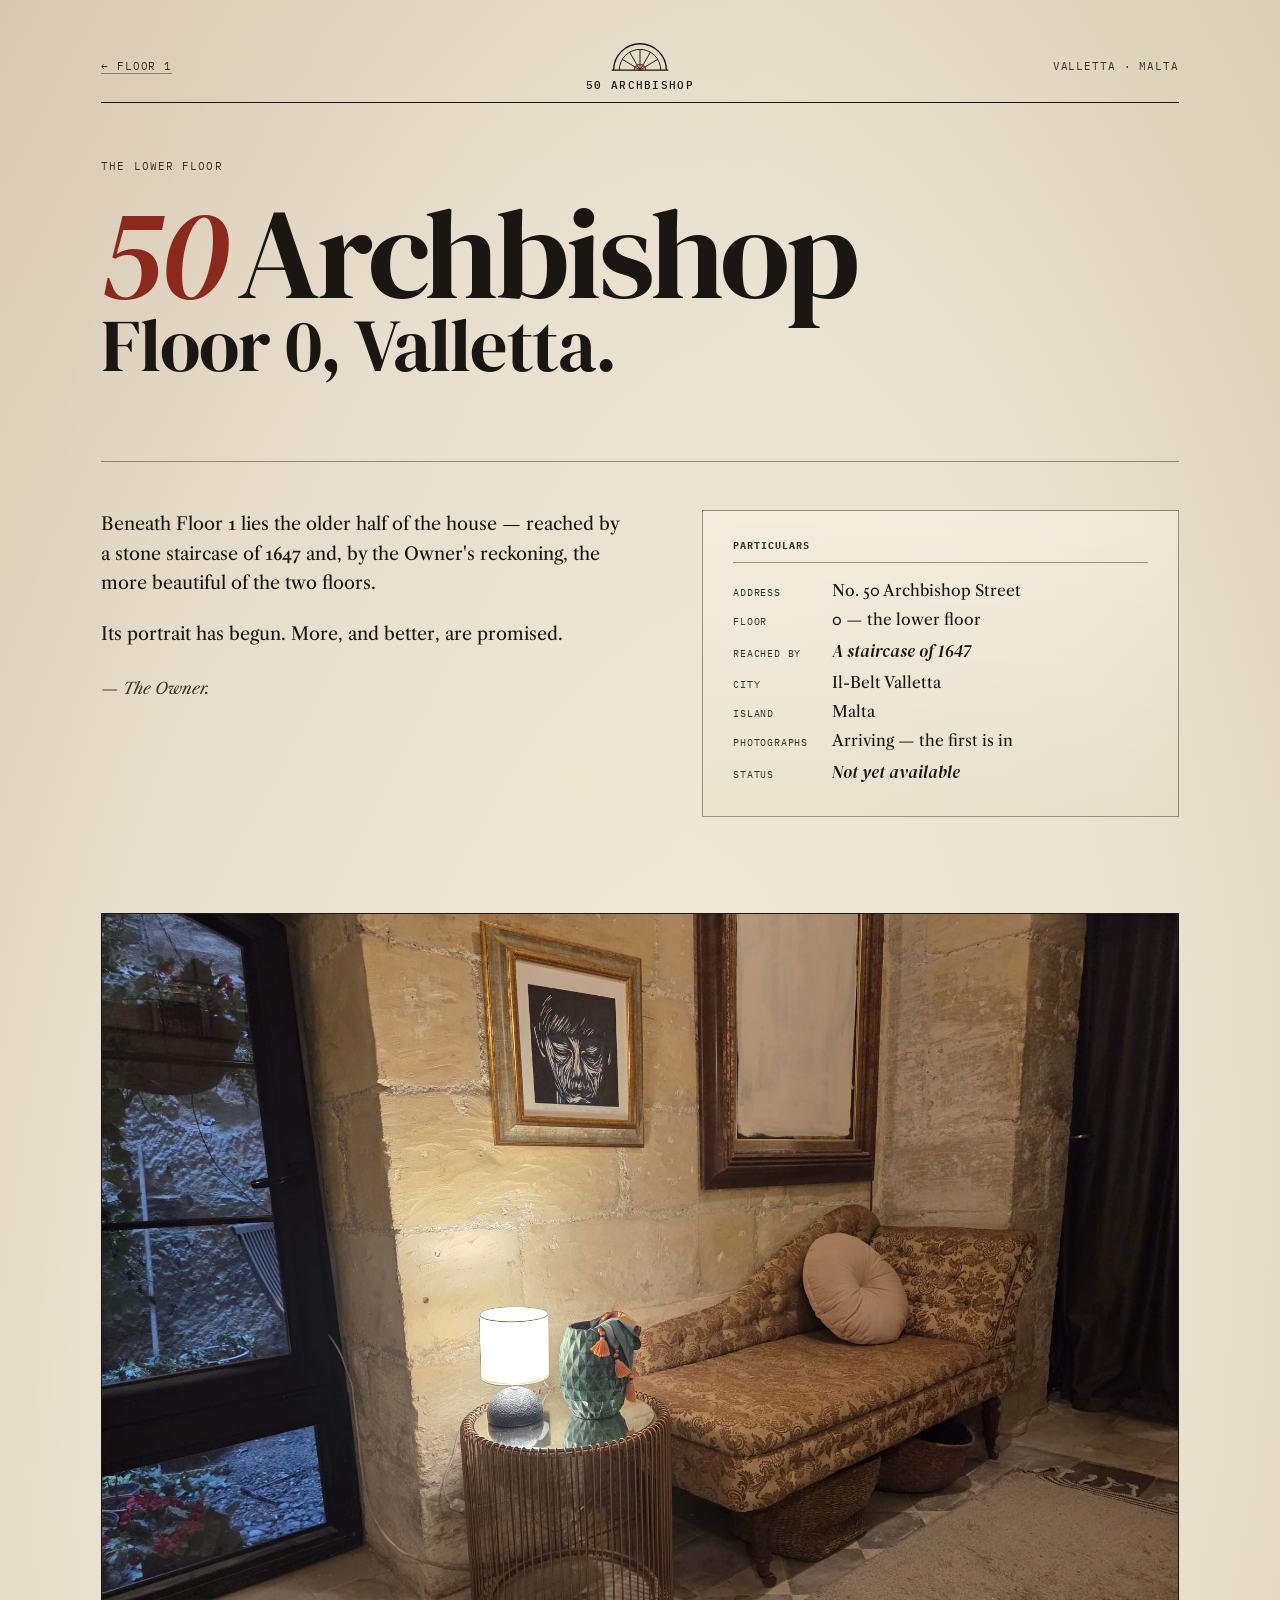
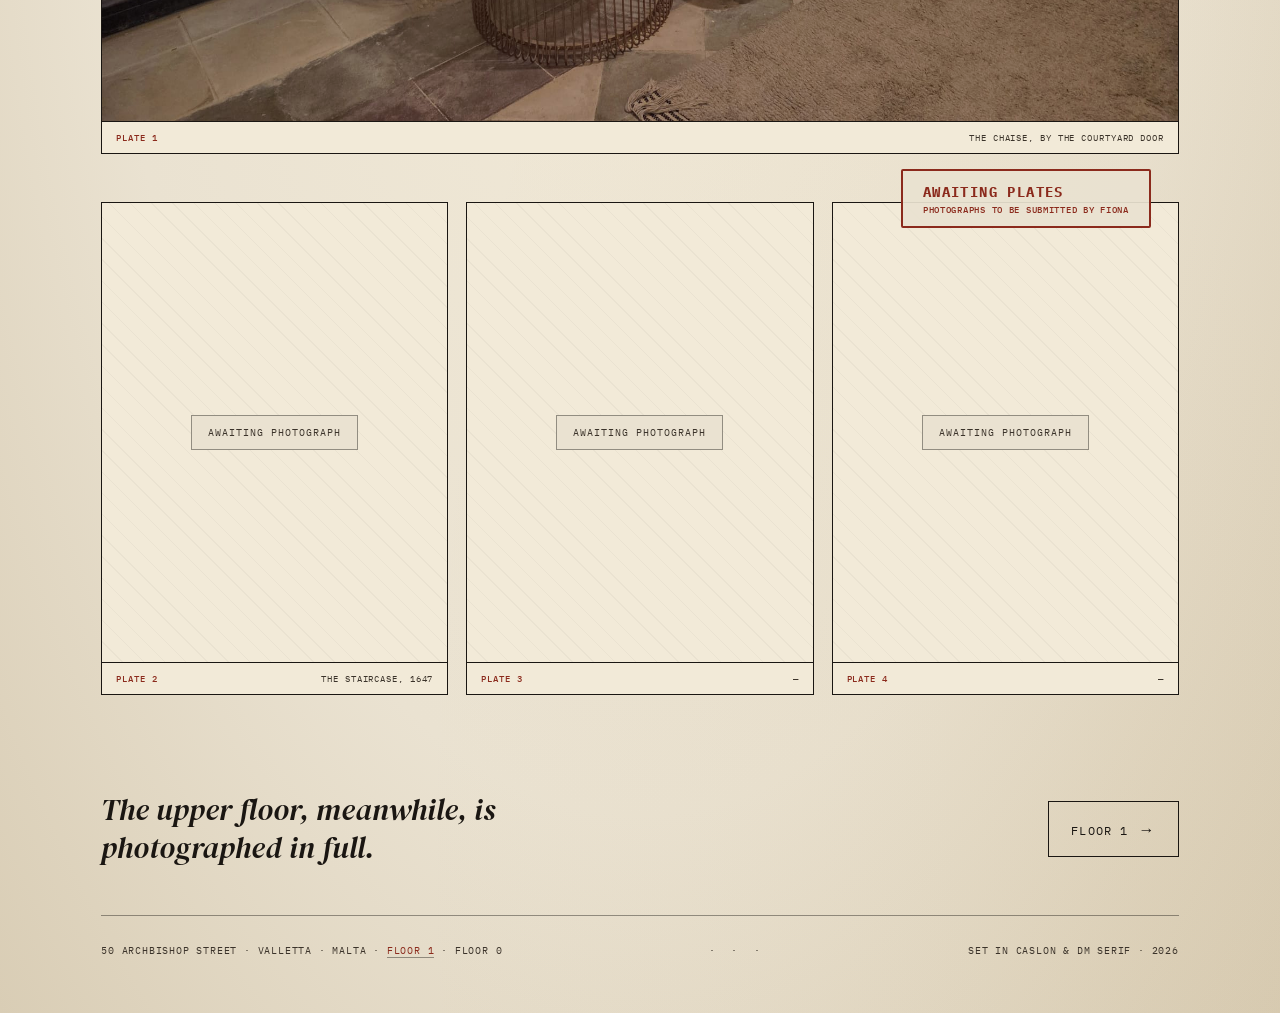
==== 0/index.html @ 9ecc8d59 "Deploy: remove Post-a-letter CTA, plain Send button, Floor 0 wordmark reads 50 Archbishop" ====
<!doctype html>
<html lang="en">
  <head>
    <meta charset="UTF-8" />
    <meta name="viewport" content="width=device-width, initial-scale=1.0" />
    <title>Floor 0 · 50 Archbishop Street, Valletta</title>
    <meta name="description" content="Floor 0 of No. 50 Archbishop Street, Valletta — the lower floor, reached by a staircase of 1647. Photographs forthcoming." />
    <meta name="robots" content="noindex, follow" />
    <link rel="canonical" href="https://50archbishop.com/0/" />
    <meta name="theme-color" content="#1a1612" />
    <link rel="icon" href="data:image/svg+xml,%3Csvg xmlns='http://www.w3.org/2000/svg' viewBox='0 0 32 32'%3E%3Crect width='32' height='32' fill='%231a1612'/%3E%3Ctext x='16' y='22' text-anchor='middle' font-family='serif' font-size='18' fill='%23eae2d1'%3E0%3C/text%3E%3C/svg%3E" />
    <link rel="preconnect" href="https://fonts.googleapis.com" />
    <link rel="preconnect" href="https://fonts.gstatic.com" crossorigin />
    <link href="https://fonts.googleapis.com/css2?family=DM+Serif+Display:ital@0;1&family=IBM+Plex+Mono:wght@400;500&family=Libre+Caslon+Text:ital,wght@0,400;0,700;1,400&display=swap" rel="stylesheet" />
    <style>
      :root {
        --ink:       #1a1612;
        --ink-soft:  #3b332a;
        --paper:     #eae2d1;
        --paper-hi:  #f2ead8;
        --paper-lo:  #d9cdb5;
        --rule:      rgba(26, 22, 18, 0.42);
        --oxblood:   #8b2a1c;
        --gilt:      #a88544;
      }

      *, *::before, *::after { box-sizing: border-box; }
      html, body { margin: 0; padding: 0; }

      body {
        font-family: "Libre Caslon Text", Georgia, serif;
        color: var(--ink);
        background: var(--paper);
        background-image:
          radial-gradient(ellipse at 12% 8%,  rgba(139,42,28,0.04), transparent 40%),
          radial-gradient(ellipse at 88% 94%, rgba(168,133,68,0.06), transparent 45%),
          radial-gradient(ellipse at 50% 50%, var(--paper-hi), var(--paper) 60%, var(--paper-lo) 100%);
        min-height: 100vh;
        -webkit-font-smoothing: antialiased;
        font-feature-settings: "liga", "kern", "onum";
      }

      .sheet {
        max-width: 1180px;
        margin: 0 auto;
        padding: 40px clamp(20px, 4vw, 56px) 56px;
      }

      .masthead {
        display: grid;
        grid-template-columns: 1fr auto 1fr;
        align-items: center;
        gap: 20px;
        padding-bottom: 10px;
        border-bottom: 1px solid var(--ink);
      }
      .m-left, .m-right, .m-center {
        font-family: "IBM Plex Mono", ui-monospace, monospace;
        font-size: 11px;
        letter-spacing: 0.08em;
        text-transform: uppercase;
        color: var(--ink-soft);
      }
      .m-right { text-align: right; }
      .m-center {
        letter-spacing: 0.12em;
        color: var(--ink);
        font-weight: 500;
        text-align: center;
      }
      .m-center .fanlight {
        display: block;
        margin: 0 auto 6px;
        color: var(--ink);
      }
      .m-center .fanlight .hub { color: var(--oxblood); }
      .m-left a, .m-right a {
        color: inherit;
        text-decoration: none;
        border-bottom: 1px solid var(--rule);
      }
      .m-left a:hover, .m-right a:hover { border-bottom-color: var(--oxblood); }

      .hero { position: relative; padding: clamp(30px, 5vw, 56px) 0 clamp(24px, 3vw, 40px); }

      .eyebrow {
        font-family: "IBM Plex Mono", monospace;
        font-size: 11px;
        letter-spacing: 0.1em;
        text-transform: uppercase;
        color: var(--ink-soft);
        margin: 0 0 clamp(16px, 2vw, 24px);
      }

      h1.wordmark {
        font-family: "DM Serif Display", serif;
        font-weight: 400;
        font-size: clamp(3rem, 10vw, 8rem);
        line-height: 0.88;
        letter-spacing: -0.025em;
        margin: 0 0 clamp(28px, 4vw, 44px);
        color: var(--ink);
      }
      h1.wordmark .num {
        font-style: italic;
        color: var(--oxblood);
        margin-right: 0.08em;
      }
      h1.wordmark .street {
        display: block;
        font-size: 0.58em;
        letter-spacing: -0.015em;
        margin-top: 0.05em;
      }

      .colophon {
        display: grid;
        grid-template-columns: 1.1fr 1fr;
        gap: clamp(32px, 6vw, 80px);
        padding: clamp(32px, 4vw, 48px) 0;
        border-top: 1px solid var(--rule);
      }
      .prose p {
        font-size: clamp(1.05rem, 1.4vw, 1.22rem);
        line-height: 1.65;
        margin: 0 0 1.2em;
        color: var(--ink);
      }
      .prose .sig {
        font-style: italic;
        color: var(--ink-soft);
        margin-top: 1.6em;
        font-size: 1rem;
      }

      .card {
        border: 1px solid var(--rule);
        padding: 28px 30px 32px;
        background: linear-gradient(180deg, rgba(255,250,240,0.4), rgba(217,205,181,0.15));
      }
      .card-title {
        font-family: "IBM Plex Mono", monospace;
        font-size: 10px;
        letter-spacing: 0.1em;
        text-transform: uppercase;
        color: var(--ink-soft);
        margin: 0 0 18px;
        padding-bottom: 10px;
        border-bottom: 1px solid var(--rule);
      }
      dl.meta {
        margin: 0;
        display: grid;
        grid-template-columns: auto 1fr;
        gap: 10px 24px;
        align-items: baseline;
      }
      dl.meta dt {
        font-family: "IBM Plex Mono", monospace;
        font-size: 10px;
        letter-spacing: 0.08em;
        text-transform: uppercase;
        color: var(--ink-soft);
      }
      dl.meta dd {
        margin: 0;
        font-size: 0.98rem;
        color: var(--ink);
      }
      dl.meta dd em { font-family: "DM Serif Display", serif; font-size: 1.08em; }

      .plate-photo {
        margin: 0;
        padding: clamp(32px, 4vw, 48px) 0 0;
      }
      .plate-photo .frame {
        border: 1px solid var(--ink);
        background: var(--ink);
      }
      .plate-photo img {
        display: block;
        width: 100%;
        height: auto;
        filter: saturate(0.95) contrast(1.02);
      }
      .plate-photo figcaption {
        padding: 10px 14px;
        border: 1px solid var(--ink);
        border-top: none;
        background: var(--paper-hi);
        font-family: "IBM Plex Mono", monospace;
        font-size: 9px;
        letter-spacing: 0.1em;
        text-transform: uppercase;
        color: var(--ink-soft);
        display: flex;
        justify-content: space-between;
        gap: 12px;
      }
      .plate-photo figcaption .plate-no { color: var(--oxblood); font-weight: 500; }

      .plates-pending {
        display: grid;
        grid-template-columns: repeat(3, minmax(0, 1fr));
        gap: clamp(12px, 1.6vw, 18px);
        padding: clamp(32px, 4vw, 48px) 0;
        position: relative;
      }
      .plate-frame {
        margin: 0;
        border: 1px solid var(--ink);
        background: var(--paper-hi);
        position: relative;
      }
      .plate-frame .well {
        aspect-ratio: 3 / 4;
        display: flex;
        align-items: center;
        justify-content: center;
        border-bottom: 1px solid var(--ink);
        background:
          repeating-linear-gradient(45deg, transparent 0 14px, rgba(26,22,18,0.035) 14px 15px);
      }
      .plate-frame .well span {
        font-family: "IBM Plex Mono", monospace;
        font-size: 10px;
        letter-spacing: 0.1em;
        text-transform: uppercase;
        color: var(--ink-soft);
        border: 1px solid var(--rule);
        padding: 10px 16px;
        background: var(--paper);
      }
      .plate-frame figcaption {
        padding: 10px 14px;
        font-family: "IBM Plex Mono", monospace;
        font-size: 9px;
        letter-spacing: 0.1em;
        text-transform: uppercase;
        color: var(--ink-soft);
        display: flex;
        justify-content: space-between;
        gap: 12px;
      }
      .plate-frame figcaption .plate-no { color: var(--oxblood); font-weight: 500; }

      .stamp {
        position: absolute;
        right: clamp(12px, 3vw, 28px);
        top: clamp(8px, 1.2vw, 16px);
        padding: 12px 20px 10px;
        border: 2px solid var(--oxblood);
        border-radius: 2px;
        color: var(--oxblood);
        font-family: "IBM Plex Mono", monospace;
        font-size: 11px;
        font-weight: 500;
        letter-spacing: 0.12em;
        text-transform: uppercase;
        background: rgba(234,226,209,0.92);
        z-index: 2;
      }
      .stamp strong {
        font-weight: 700;
        display: block;
        font-size: 14px;
        letter-spacing: 0.1em;
        margin-bottom: 2px;
      }
      .stamp span {
        display: block;
        max-width: 260px;
        font-size: 9px;
        line-height: 1.45;
        letter-spacing: 0.08em;
      }

      .correspondence {
        display: flex;
        flex-wrap: wrap;
        align-items: center;
        justify-content: space-between;
        gap: 24px;
        padding: clamp(32px, 4vw, 48px) 0;
      }
      .cta-text {
        font-family: "DM Serif Display", serif;
        font-size: clamp(1.4rem, 2.6vw, 1.9rem);
        font-style: italic;
        color: var(--ink);
        margin: 0;
        max-width: 34ch;
        line-height: 1.25;
      }
      a.quill {
        display: inline-flex;
        align-items: baseline;
        gap: 10px;
        font-family: "IBM Plex Mono", monospace;
        font-size: 12px;
        letter-spacing: 0.1em;
        text-transform: uppercase;
        color: var(--ink);
        text-decoration: none;
        padding: 16px 22px;
        border: 1px solid var(--ink);
        transition: background-color 0.25s ease, color 0.25s ease;
        white-space: nowrap;
      }
      a.quill:hover { background: var(--ink); color: var(--paper-hi); }
      a.quill .arrow { font-family: "DM Serif Display", serif; font-size: 16px; }

      footer.imprint {
        padding-top: 28px;
        border-top: 1px solid var(--rule);
        display: flex;
        flex-wrap: wrap;
        justify-content: space-between;
        gap: 16px;
        font-family: "IBM Plex Mono", monospace;
        font-size: 10px;
        letter-spacing: 0.08em;
        text-transform: uppercase;
        color: var(--ink-soft);
      }
      footer.imprint .marks { letter-spacing: 0.15em; }
      footer.imprint a {
        color: var(--oxblood);
        text-decoration: none;
        border-bottom: 1px solid var(--rule);
      }
      footer.imprint a:hover { border-bottom-color: var(--oxblood); }

      @media (max-width: 820px) {
        h1.wordmark { font-size: clamp(2.8rem, 13vw, 4.8rem); }
        .colophon { grid-template-columns: 1fr; }
        .plates-pending { grid-template-columns: 1fr; }
        .masthead { grid-template-columns: 1fr; text-align: center; gap: 6px; }
        .m-right { text-align: center; }
        .stamp {
          position: static;
          display: inline-block;
          margin: 0 0 18px;
        }
      }
    </style>
  </head>
  <body>
    <div class="sheet">

      <header class="masthead">
        <div class="m-left"><a href="/">← Floor 1</a></div>
        <div class="m-center">
          <svg class="fanlight" width="62" height="32" viewBox="0 0 64 34" fill="none" aria-hidden="true">
            <path d="M4 32 A28 28 0 0 1 60 32" stroke="currentColor" stroke-width="1.4"/>
            <path d="M10 32 A22 22 0 0 1 54 32" stroke="currentColor" stroke-width="1"/>
            <path d="M32 32 L32 10 M32 32 L21 13 M32 32 L43 13 M32 32 L13.4 20.6 M32 32 L50.6 20.6" stroke="currentColor" stroke-width="1"/>
            <path class="hub" d="M26 32 A6 6 0 0 1 38 32" stroke="currentColor" stroke-width="1.4"/>
            <path d="M2 32 L62 32" stroke="currentColor" stroke-width="1.4"/>
          </svg>
          50 Archbishop
        </div>
        <div class="m-right">Valletta · Malta</div>
      </header>

      <section class="hero">
        <p class="eyebrow">The lower floor</p>

        <h1 class="wordmark">
          <span class="num">50</span>Archbishop
          <span class="street">Floor 0, Valletta.</span>
        </h1>
      </section>

      <section class="colophon">
        <div class="prose">
          <p>
            Beneath Floor 1 lies the older half of the house — reached by a stone staircase of 1647 and, by the Owner's reckoning, the more beautiful of the two floors.
          </p>
          <p>
            Its portrait has begun. More, and better, are promised.
          </p>
          <p class="sig">— The Owner.</p>
        </div>

        <aside class="card" aria-labelledby="card-title">
          <h2 class="card-title" id="card-title">Particulars</h2>
          <dl class="meta">
            <dt>Address</dt><dd>No. 50 Archbishop Street</dd>
            <dt>Floor</dt><dd>0 — the lower floor</dd>
            <dt>Reached by</dt><dd><em>A staircase of 1647</em></dd>
            <dt>City</dt><dd>Il-Belt Valletta</dd>
            <dt>Island</dt><dd>Malta</dd>
            <dt>Photographs</dt><dd>Arriving — the first is in</dd>
            <dt>Status</dt><dd><em>Not yet available</em></dd>
          </dl>
        </aside>
      </section>

      <figure class="plate-photo">
        <div class="frame">
          <img
            src="../assets/flat0-01-chaise.jpg"
            alt="A chaise longue in gold brocade against a limestone wall, beside a black-framed glazed door to the courtyard. A wire side table holds a small lamp and a green faceted vase; above hang a framed linocut portrait and a tall mirror."
            loading="eager"
            decoding="async"
          />
        </div>
        <figcaption>
          <span class="plate-no">Plate 1</span>
          <span>The Chaise, by the Courtyard Door</span>
        </figcaption>
      </figure>

      <section class="plates-pending" aria-label="Plates awaiting photographs">
        <div class="stamp" aria-label="Awaiting plates">
          <strong>Awaiting Plates</strong>
          <span>photographs to be submitted by Fiona</span>
        </div>
        <figure class="plate-frame">
          <div class="well"><span>Awaiting photograph</span></div>
          <figcaption>
            <span class="plate-no">Plate 2</span>
            <span>The Staircase, 1647</span>
          </figcaption>
        </figure>
        <figure class="plate-frame">
          <div class="well"><span>Awaiting photograph</span></div>
          <figcaption>
            <span class="plate-no">Plate 3</span>
            <span>—</span>
          </figcaption>
        </figure>
        <figure class="plate-frame">
          <div class="well"><span>Awaiting photograph</span></div>
          <figcaption>
            <span class="plate-no">Plate 4</span>
            <span>—</span>
          </figcaption>
        </figure>
      </section>

      <section class="correspondence">
        <p class="cta-text">The upper floor, meanwhile, is photographed in full.</p>
        <a class="quill" href="/">
          <span>Floor 1</span>
          <span class="arrow">→</span>
        </a>
      </section>

      <footer class="imprint">
        <div>50 Archbishop Street · Valletta · Malta · <a href="/">Floor 1</a> · Floor 0</div>
        <div class="marks">·&nbsp;&nbsp;·&nbsp;&nbsp;·</div>
        <div>Set in Caslon &amp; DM Serif · <span id="colophon-year">2026</span></div>
      </footer>

    </div>
    <script>
      var yearEl = document.getElementById('colophon-year');
      if (yearEl) yearEl.textContent = new Date().getFullYear();
    </script>
  </body>
</html>
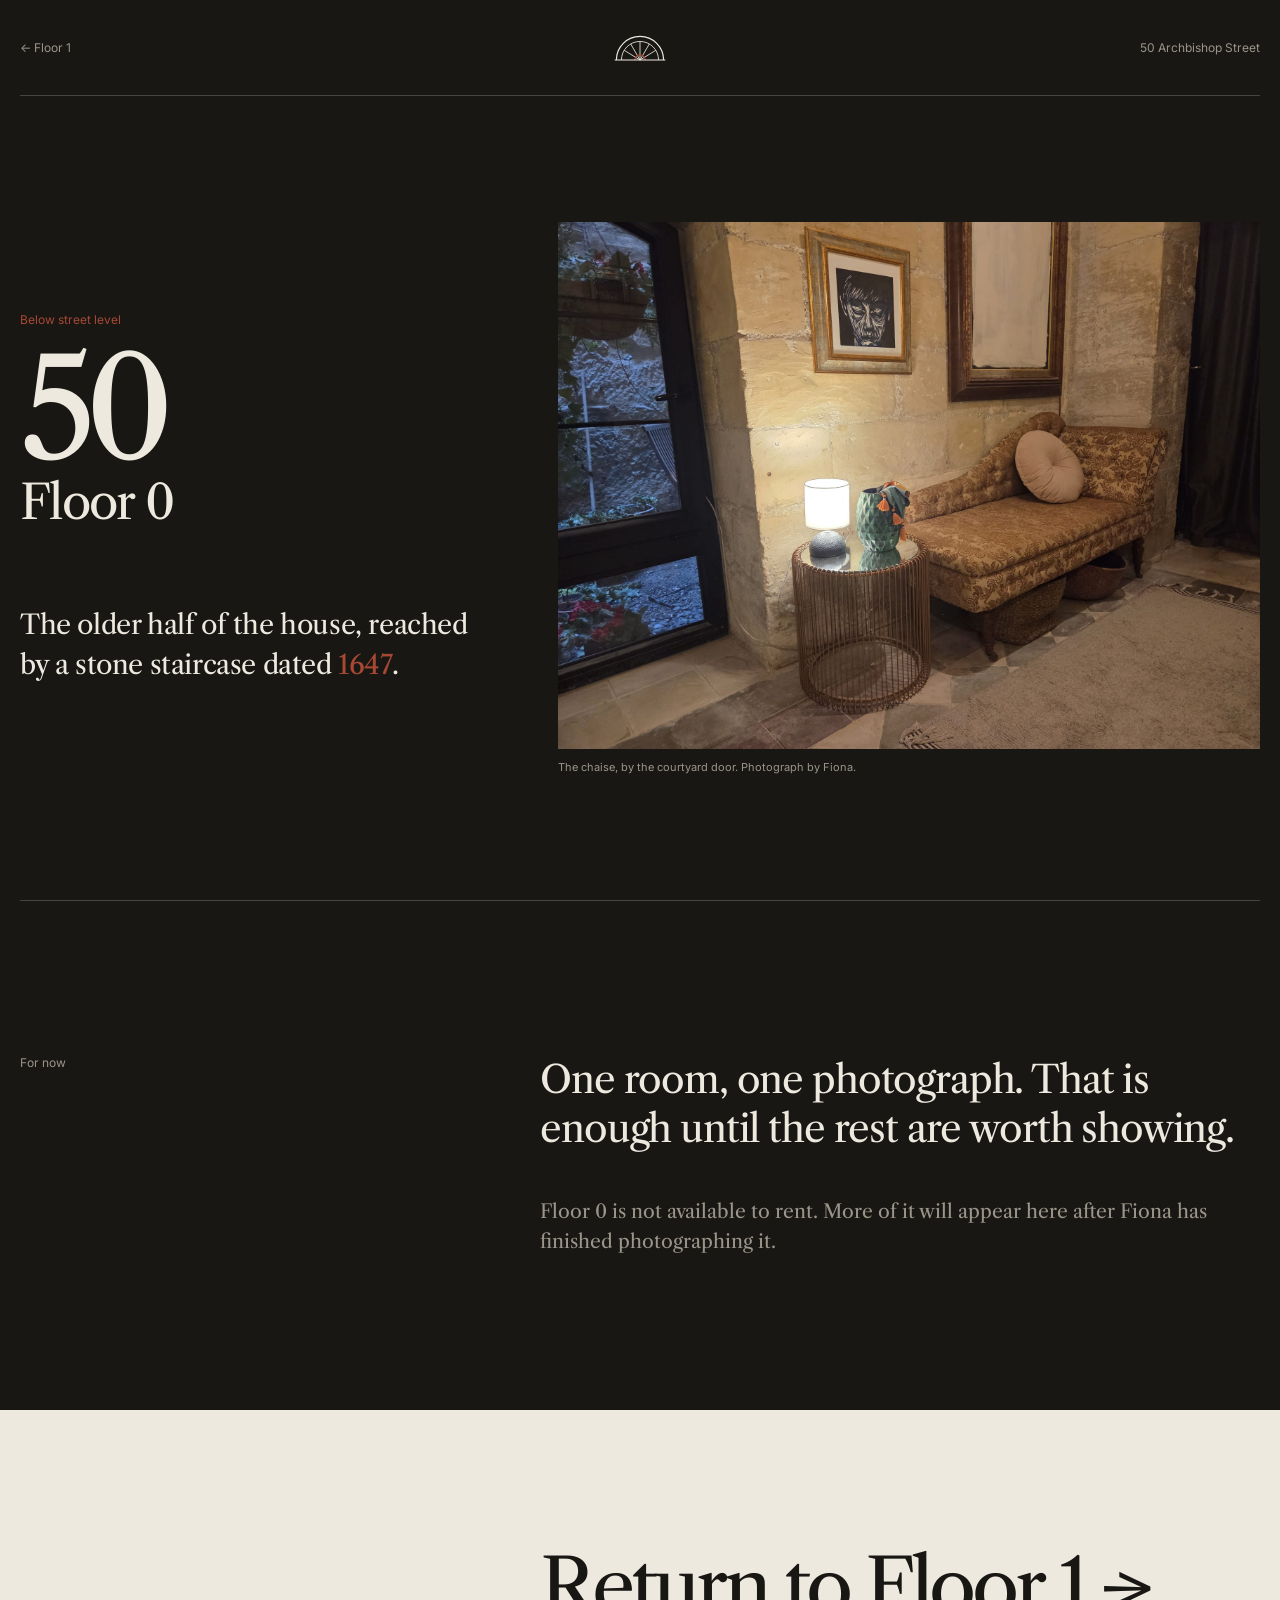
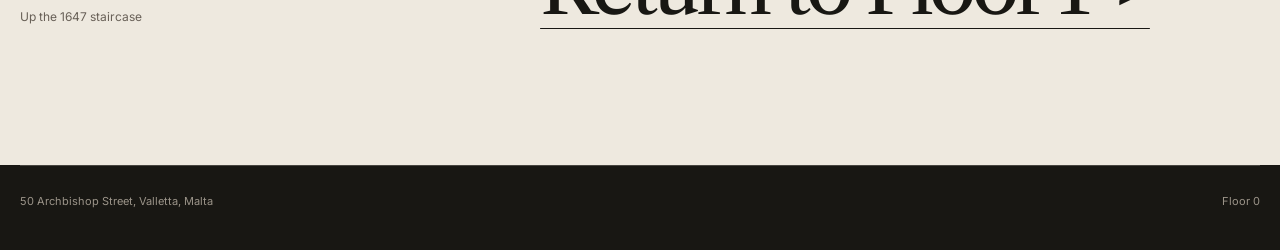
==== commit 6e710615: "feat: let the house speak for itself" ====
--- a/0/index.html
+++ b/0/index.html
@@ -1,463 +1,192 @@
 <!doctype html>
 <html lang="en">
-  <head>
-    <meta charset="UTF-8" />
-    <meta name="viewport" content="width=device-width, initial-scale=1.0" />
-    <title>Floor 0 · 50 Archbishop Street, Valletta</title>
-    <meta name="description" content="Floor 0 of No. 50 Archbishop Street, Valletta — the lower floor, reached by a staircase of 1647. Photographs forthcoming." />
-    <meta name="robots" content="noindex, follow" />
-    <link rel="canonical" href="https://50archbishop.com/0/" />
-    <meta name="theme-color" content="#1a1612" />
-    <link rel="icon" href="data:image/svg+xml,%3Csvg xmlns='http://www.w3.org/2000/svg' viewBox='0 0 32 32'%3E%3Crect width='32' height='32' fill='%231a1612'/%3E%3Ctext x='16' y='22' text-anchor='middle' font-family='serif' font-size='18' fill='%23eae2d1'%3E0%3C/text%3E%3C/svg%3E" />
-    <link rel="preconnect" href="https://fonts.googleapis.com" />
-    <link rel="preconnect" href="https://fonts.gstatic.com" crossorigin />
-    <link href="https://fonts.googleapis.com/css2?family=DM+Serif+Display:ital@0;1&family=IBM+Plex+Mono:wght@400;500&family=Libre+Caslon+Text:ital,wght@0,400;0,700;1,400&display=swap" rel="stylesheet" />
-    <style>
-      :root {
-        --ink:       #1a1612;
-        --ink-soft:  #3b332a;
-        --paper:     #eae2d1;
-        --paper-hi:  #f2ead8;
-        --paper-lo:  #d9cdb5;
-        --rule:      rgba(26, 22, 18, 0.42);
-        --oxblood:   #8b2a1c;
-        --gilt:      #a88544;
-      }
+<head>
+  <meta charset="UTF-8" />
+  <meta name="viewport" content="width=device-width, initial-scale=1.0" />
+  <title>Floor 0 · 50 Archbishop Street, Valletta</title>
+  <meta name="description" content="Floor 0 of 50 Archbishop Street, Valletta: the older half of the house, reached by a staircase dated 1647." />
+  <meta name="robots" content="noindex, follow" />
+  <link rel="canonical" href="https://50archbishop.com/0/" />
+  <meta name="theme-color" content="#181713" />
+  <link rel="icon" href="data:image/svg+xml,%3Csvg xmlns='http://www.w3.org/2000/svg' viewBox='0 0 32 32'%3E%3Crect width='32' height='32' fill='%23181713'/%3E%3Ctext x='16' y='22' text-anchor='middle' font-family='serif' font-size='18' fill='%23eee9df'%3E0%3C/text%3E%3C/svg%3E" />
+  <link rel="preload" href="../assets/flat0-01-chaise.jpg" as="image" />
+  <link rel="preconnect" href="https://fonts.googleapis.com" />
+  <link rel="preconnect" href="https://fonts.gstatic.com" crossorigin />
+  <link href="https://fonts.googleapis.com/css2?family=Inter:wght@400;500&family=Libre+Caslon+Text:ital,wght@0,400;1,400&display=swap" rel="stylesheet" />
+  <style>
+    :root {
+      --paper: #eee9df;
+      --ink: #181713;
+      --muted: #9b9489;
+      --red: #a74834;
+      --line: rgba(238, 233, 223, 0.22);
+      --serif: "Libre Caslon Text", Georgia, serif;
+      --sans: "Inter", Helvetica, Arial, sans-serif;
+    }
+    * { box-sizing: border-box; }
+    body {
+      margin: 0;
+      color: var(--paper);
+      background: var(--ink);
+      font-family: var(--serif);
+      -webkit-font-smoothing: antialiased;
+    }
+    a { color: inherit; text-underline-offset: 0.18em; }
+    img { display: block; width: 100%; }
+    .wrap { width: min(100% - 40px, 1240px); margin-inline: auto; }
 
-      *, *::before, *::after { box-sizing: border-box; }
-      html, body { margin: 0; padding: 0; }
+    .site-head {
+      min-height: 96px;
+      display: grid;
+      grid-template-columns: 1fr auto 1fr;
+      align-items: center;
+      border-bottom: 1px solid var(--line);
+      color: var(--muted);
+      font-family: var(--sans);
+      font-size: 12px;
+    }
+    .site-head a { text-decoration: none; }
+    .site-head a:hover { color: var(--paper); }
+    .site-head .address { text-align: right; }
+    .fanlight { width: 54px; height: auto; color: var(--paper); }
+    .fanlight .hub { color: var(--red); }
 
-      body {
-        font-family: "Libre Caslon Text", Georgia, serif;
-        color: var(--ink);
-        background: var(--paper);
-        background-image:
-          radial-gradient(ellipse at 12% 8%,  rgba(139,42,28,0.04), transparent 40%),
-          radial-gradient(ellipse at 88% 94%, rgba(168,133,68,0.06), transparent 45%),
-          radial-gradient(ellipse at 50% 50%, var(--paper-hi), var(--paper) 60%, var(--paper-lo) 100%);
-        min-height: 100vh;
-        -webkit-font-smoothing: antialiased;
-        font-feature-settings: "liga", "kern", "onum";
-      }
+    .hero {
+      min-height: calc(100vh - 96px);
+      display: grid;
+      grid-template-columns: minmax(280px, 0.78fr) minmax(0, 1.22fr);
+      gap: clamp(34px, 7vw, 110px);
+      align-items: center;
+      padding: clamp(52px, 8vw, 110px) 0;
+    }
+    .kicker { margin: 0 0 28px; color: var(--red); font-family: var(--sans); font-size: 12px; }
+    h1 {
+      margin: 0 0 clamp(42px, 7vw, 84px);
+      font-size: clamp(4.5rem, 11vw, 10rem);
+      font-weight: 400;
+      letter-spacing: -0.075em;
+      line-height: 0.78;
+    }
+    h1 span { display: block; }
+    h1 .floor { margin-top: 0.4em; font-size: 0.34em; letter-spacing: -0.035em; }
+    .lead {
+      max-width: 32rem;
+      margin: 0;
+      font-size: clamp(1.25rem, 2.1vw, 1.85rem);
+      line-height: 1.48;
+      letter-spacing: -0.015em;
+    }
+    .lead strong { color: var(--red); font-weight: 400; }
+    .portrait { margin: 0; }
+    .portrait img { max-height: 78vh; object-fit: cover; object-position: center; }
+    .caption { margin-top: 11px; color: var(--muted); font-family: var(--sans); font-size: 11px; }
 
-      .sheet {
-        max-width: 1180px;
-        margin: 0 auto;
-        padding: 40px clamp(20px, 4vw, 56px) 56px;
-      }
+    .story {
+      display: grid;
+      grid-template-columns: 0.72fr 1.28fr;
+      gap: clamp(28px, 9vw, 150px);
+      align-items: start;
+      padding: clamp(80px, 12vw, 170px) 0;
+      border-top: 1px solid var(--line);
+    }
+    .story-label { margin: 0; color: var(--muted); font-family: var(--sans); font-size: 12px; }
+    .story-copy { max-width: 46rem; }
+    .story-copy p {
+      margin: 0 0 1.15em;
+      font-size: clamp(1.5rem, 3vw, 3rem);
+      line-height: 1.28;
+      letter-spacing: -0.03em;
+    }
+    .story-copy p:last-child { margin-bottom: 0; color: var(--muted); font-size: clamp(1.05rem, 1.5vw, 1.3rem); letter-spacing: 0; line-height: 1.55; }
 
-      .masthead {
-        display: grid;
-        grid-template-columns: 1fr auto 1fr;
-        align-items: center;
-        gap: 20px;
-        padding-bottom: 10px;
-        border-bottom: 1px solid var(--ink);
-      }
-      .m-left, .m-right, .m-center {
-        font-family: "IBM Plex Mono", ui-monospace, monospace;
-        font-size: 11px;
-        letter-spacing: 0.08em;
-        text-transform: uppercase;
-        color: var(--ink-soft);
-      }
-      .m-right { text-align: right; }
-      .m-center {
-        letter-spacing: 0.12em;
-        color: var(--ink);
-        font-weight: 500;
-        text-align: center;
-      }
-      .m-center .fanlight {
-        display: block;
-        margin: 0 auto 6px;
-        color: var(--ink);
-      }
-      .m-center .fanlight .hub { color: var(--oxblood); }
-      .m-left a, .m-right a {
-        color: inherit;
-        text-decoration: none;
-        border-bottom: 1px solid var(--rule);
-      }
-      .m-left a:hover, .m-right a:hover { border-bottom-color: var(--oxblood); }
+    .back {
+      background: var(--paper);
+      color: var(--ink);
+      padding: clamp(80px, 11vw, 150px) 0;
+    }
+    .back-layout {
+      display: grid;
+      grid-template-columns: 0.72fr 1.28fr;
+      gap: clamp(28px, 9vw, 150px);
+      align-items: end;
+    }
+    .back p { margin: 0; color: #686057; font-family: var(--sans); font-size: 12px; }
+    .back a {
+      font-size: clamp(2.2rem, 6vw, 5.8rem);
+      letter-spacing: -0.055em;
+      line-height: 0.95;
+      text-decoration-thickness: 1px;
+    }
+    .footer {
+      display: flex;
+      justify-content: space-between;
+      gap: 24px;
+      padding: 28px 0 42px;
+      border-top: 1px solid var(--line);
+      color: var(--muted);
+      font-family: var(--sans);
+      font-size: 11px;
+    }
 
-      .hero { position: relative; padding: clamp(30px, 5vw, 56px) 0 clamp(24px, 3vw, 40px); }
+    @media (max-width: 760px) {
+      .wrap { width: min(100% - 28px, 1240px); }
+      .site-head { min-height: 76px; grid-template-columns: 1fr auto; }
+      .site-head .address { display: none; }
+      .fanlight { width: 46px; }
+      .hero { min-height: auto; grid-template-columns: 1fr; padding: 54px 0 90px; }
+      h1 { font-size: clamp(4.8rem, 26vw, 7rem); }
+      .portrait { margin-top: 16px; }
+      .portrait img { max-height: none; }
+      .story, .back-layout { grid-template-columns: 1fr; gap: 30px; }
+      .footer { display: block; line-height: 1.8; }
+    }
+  </style>
+</head>
+<body>
+  <header class="site-head wrap">
+    <div><a href="/">← Floor 1</a></div>
+    <svg class="fanlight" viewBox="0 0 64 34" fill="none" aria-label="Fanlight at 50 Archbishop Street">
+      <path d="M4 32 A28 28 0 0 1 60 32" stroke="currentColor" stroke-width="1.4"/>
+      <path d="M10 32 A22 22 0 0 1 54 32" stroke="currentColor" stroke-width="1"/>
+      <path d="M32 32 L32 10 M32 32 L21 13 M32 32 L43 13 M32 32 L13.4 20.6 M32 32 L50.6 20.6" stroke="currentColor" stroke-width="1"/>
+      <path class="hub" d="M26 32 A6 6 0 0 1 38 32" stroke="currentColor" stroke-width="1.4"/>
+      <path d="M2 32 L62 32" stroke="currentColor" stroke-width="1.4"/>
+    </svg>
+    <div class="address">50 Archbishop Street</div>
+  </header>
 
-      .eyebrow {
-        font-family: "IBM Plex Mono", monospace;
-        font-size: 11px;
-        letter-spacing: 0.1em;
-        text-transform: uppercase;
-        color: var(--ink-soft);
-        margin: 0 0 clamp(16px, 2vw, 24px);
-      }
+  <main>
+    <section class="hero wrap">
+      <div>
+        <p class="kicker">Below street level</p>
+        <h1><span>50</span><span class="floor">Floor 0</span></h1>
+        <p class="lead">The older half of the house, reached by a stone staircase dated <strong>1647</strong>.</p>
+      </div>
+      <figure class="portrait">
+        <img src="../assets/flat0-01-chaise.jpg" alt="A gold chaise beside the courtyard door on Floor 0" />
+        <figcaption class="caption">The chaise, by the courtyard door. Photograph by Fiona.</figcaption>
+      </figure>
+    </section>
 
-      h1.wordmark {
-        font-family: "DM Serif Display", serif;
-        font-weight: 400;
-        font-size: clamp(3rem, 10vw, 8rem);
-        line-height: 0.88;
-        letter-spacing: -0.025em;
-        margin: 0 0 clamp(28px, 4vw, 44px);
-        color: var(--ink);
-      }
-      h1.wordmark .num {
-        font-style: italic;
-        color: var(--oxblood);
-        margin-right: 0.08em;
-      }
-      h1.wordmark .street {
-        display: block;
-        font-size: 0.58em;
-        letter-spacing: -0.015em;
-        margin-top: 0.05em;
-      }
+    <section class="story wrap">
+      <p class="story-label">For now</p>
+      <div class="story-copy">
+        <p>One room, one photograph. That is enough until the rest are worth showing.</p>
+        <p>Floor 0 is not available to rent. More of it will appear here after Fiona has finished photographing it.</p>
+      </div>
+    </section>
 
-      .colophon {
-        display: grid;
-        grid-template-columns: 1.1fr 1fr;
-        gap: clamp(32px, 6vw, 80px);
-        padding: clamp(32px, 4vw, 48px) 0;
-        border-top: 1px solid var(--rule);
-      }
-      .prose p {
-        font-size: clamp(1.05rem, 1.4vw, 1.22rem);
-        line-height: 1.65;
-        margin: 0 0 1.2em;
-        color: var(--ink);
-      }
-      .prose .sig {
-        font-style: italic;
-        color: var(--ink-soft);
-        margin-top: 1.6em;
-        font-size: 1rem;
-      }
+    <section class="back">
+      <div class="back-layout wrap">
+        <p>Up the 1647 staircase</p>
+        <a href="/">Return to Floor 1 →</a>
+      </div>
+    </section>
+  </main>
 
-      .card {
-        border: 1px solid var(--rule);
-        padding: 28px 30px 32px;
-        background: linear-gradient(180deg, rgba(255,250,240,0.4), rgba(217,205,181,0.15));
-      }
-      .card-title {
-        font-family: "IBM Plex Mono", monospace;
-        font-size: 10px;
-        letter-spacing: 0.1em;
-        text-transform: uppercase;
-        color: var(--ink-soft);
-        margin: 0 0 18px;
-        padding-bottom: 10px;
-        border-bottom: 1px solid var(--rule);
-      }
-      dl.meta {
-        margin: 0;
-        display: grid;
-        grid-template-columns: auto 1fr;
-        gap: 10px 24px;
-        align-items: baseline;
-      }
-      dl.meta dt {
-        font-family: "IBM Plex Mono", monospace;
-        font-size: 10px;
-        letter-spacing: 0.08em;
-        text-transform: uppercase;
-        color: var(--ink-soft);
-      }
-      dl.meta dd {
-        margin: 0;
-        font-size: 0.98rem;
-        color: var(--ink);
-      }
-      dl.meta dd em { font-family: "DM Serif Display", serif; font-size: 1.08em; }
-
-      .plate-photo {
-        margin: 0;
-        padding: clamp(32px, 4vw, 48px) 0 0;
-      }
-      .plate-photo .frame {
-        border: 1px solid var(--ink);
-        background: var(--ink);
-      }
-      .plate-photo img {
-        display: block;
-        width: 100%;
-        height: auto;
-        filter: saturate(0.95) contrast(1.02);
-      }
-      .plate-photo figcaption {
-        padding: 10px 14px;
-        border: 1px solid var(--ink);
-        border-top: none;
-        background: var(--paper-hi);
-        font-family: "IBM Plex Mono", monospace;
-        font-size: 9px;
-        letter-spacing: 0.1em;
-        text-transform: uppercase;
-        color: var(--ink-soft);
-        display: flex;
-        justify-content: space-between;
-        gap: 12px;
-      }
-      .plate-photo figcaption .plate-no { color: var(--oxblood); font-weight: 500; }
-
-      .plates-pending {
-        display: grid;
-        grid-template-columns: repeat(3, minmax(0, 1fr));
-        gap: clamp(12px, 1.6vw, 18px);
-        padding: clamp(32px, 4vw, 48px) 0;
-        position: relative;
-      }
-      .plate-frame {
-        margin: 0;
-        border: 1px solid var(--ink);
-        background: var(--paper-hi);
-        position: relative;
-      }
-      .plate-frame .well {
-        aspect-ratio: 3 / 4;
-        display: flex;
-        align-items: center;
-        justify-content: center;
-        border-bottom: 1px solid var(--ink);
-        background:
-          repeating-linear-gradient(45deg, transparent 0 14px, rgba(26,22,18,0.035) 14px 15px);
-      }
-      .plate-frame .well span {
-        font-family: "IBM Plex Mono", monospace;
-        font-size: 10px;
-        letter-spacing: 0.1em;
-        text-transform: uppercase;
-        color: var(--ink-soft);
-        border: 1px solid var(--rule);
-        padding: 10px 16px;
-        background: var(--paper);
-      }
-      .plate-frame figcaption {
-        padding: 10px 14px;
-        font-family: "IBM Plex Mono", monospace;
-        font-size: 9px;
-        letter-spacing: 0.1em;
-        text-transform: uppercase;
-        color: var(--ink-soft);
-        display: flex;
-        justify-content: space-between;
-        gap: 12px;
-      }
-      .plate-frame figcaption .plate-no { color: var(--oxblood); font-weight: 500; }
-
-      .stamp {
-        position: absolute;
-        right: clamp(12px, 3vw, 28px);
-        top: clamp(8px, 1.2vw, 16px);
-        padding: 12px 20px 10px;
-        border: 2px solid var(--oxblood);
-        border-radius: 2px;
-        color: var(--oxblood);
-        font-family: "IBM Plex Mono", monospace;
-        font-size: 11px;
-        font-weight: 500;
-        letter-spacing: 0.12em;
-        text-transform: uppercase;
-        background: rgba(234,226,209,0.92);
-        z-index: 2;
-      }
-      .stamp strong {
-        font-weight: 700;
-        display: block;
-        font-size: 14px;
-        letter-spacing: 0.1em;
-        margin-bottom: 2px;
-      }
-      .stamp span {
-        display: block;
-        max-width: 260px;
-        font-size: 9px;
-        line-height: 1.45;
-        letter-spacing: 0.08em;
-      }
-
-      .correspondence {
-        display: flex;
-        flex-wrap: wrap;
-        align-items: center;
-        justify-content: space-between;
-        gap: 24px;
-        padding: clamp(32px, 4vw, 48px) 0;
-      }
-      .cta-text {
-        font-family: "DM Serif Display", serif;
-        font-size: clamp(1.4rem, 2.6vw, 1.9rem);
-        font-style: italic;
-        color: var(--ink);
-        margin: 0;
-        max-width: 34ch;
-        line-height: 1.25;
-      }
-      a.quill {
-        display: inline-flex;
-        align-items: baseline;
-        gap: 10px;
-        font-family: "IBM Plex Mono", monospace;
-        font-size: 12px;
-        letter-spacing: 0.1em;
-        text-transform: uppercase;
-        color: var(--ink);
-        text-decoration: none;
-        padding: 16px 22px;
-        border: 1px solid var(--ink);
-        transition: background-color 0.25s ease, color 0.25s ease;
-        white-space: nowrap;
-      }
-      a.quill:hover { background: var(--ink); color: var(--paper-hi); }
-      a.quill .arrow { font-family: "DM Serif Display", serif; font-size: 16px; }
-
-      footer.imprint {
-        padding-top: 28px;
-        border-top: 1px solid var(--rule);
-        display: flex;
-        flex-wrap: wrap;
-        justify-content: space-between;
-        gap: 16px;
-        font-family: "IBM Plex Mono", monospace;
-        font-size: 10px;
-        letter-spacing: 0.08em;
-        text-transform: uppercase;
-        color: var(--ink-soft);
-      }
-      footer.imprint .marks { letter-spacing: 0.15em; }
-      footer.imprint a {
-        color: var(--oxblood);
-        text-decoration: none;
-        border-bottom: 1px solid var(--rule);
-      }
-      footer.imprint a:hover { border-bottom-color: var(--oxblood); }
-
-      @media (max-width: 820px) {
-        h1.wordmark { font-size: clamp(2.8rem, 13vw, 4.8rem); }
-        .colophon { grid-template-columns: 1fr; }
-        .plates-pending { grid-template-columns: 1fr; }
-        .masthead { grid-template-columns: 1fr; text-align: center; gap: 6px; }
-        .m-right { text-align: center; }
-        .stamp {
-          position: static;
-          display: inline-block;
-          margin: 0 0 18px;
-        }
-      }
-    </style>
-  </head>
-  <body>
-    <div class="sheet">
-
-      <header class="masthead">
-        <div class="m-left"><a href="/">← Floor 1</a></div>
-        <div class="m-center">
-          <svg class="fanlight" width="62" height="32" viewBox="0 0 64 34" fill="none" aria-hidden="true">
-            <path d="M4 32 A28 28 0 0 1 60 32" stroke="currentColor" stroke-width="1.4"/>
-            <path d="M10 32 A22 22 0 0 1 54 32" stroke="currentColor" stroke-width="1"/>
-            <path d="M32 32 L32 10 M32 32 L21 13 M32 32 L43 13 M32 32 L13.4 20.6 M32 32 L50.6 20.6" stroke="currentColor" stroke-width="1"/>
-            <path class="hub" d="M26 32 A6 6 0 0 1 38 32" stroke="currentColor" stroke-width="1.4"/>
-            <path d="M2 32 L62 32" stroke="currentColor" stroke-width="1.4"/>
-          </svg>
-          50 Archbishop
-        </div>
-        <div class="m-right">Valletta · Malta</div>
-      </header>
-
-      <section class="hero">
-        <p class="eyebrow">The lower floor</p>
-
-        <h1 class="wordmark">
-          <span class="num">50</span>Archbishop
-          <span class="street">Floor 0, Valletta.</span>
-        </h1>
-      </section>
-
-      <section class="colophon">
-        <div class="prose">
-          <p>
-            Beneath Floor 1 lies the older half of the house — reached by a stone staircase of 1647 and, by the Owner's reckoning, the more beautiful of the two floors.
-          </p>
-          <p>
-            Its portrait has begun. More, and better, are promised.
-          </p>
-          <p class="sig">— The Owner.</p>
-        </div>
-
-        <aside class="card" aria-labelledby="card-title">
-          <h2 class="card-title" id="card-title">Particulars</h2>
-          <dl class="meta">
-            <dt>Address</dt><dd>No. 50 Archbishop Street</dd>
-            <dt>Floor</dt><dd>0 — the lower floor</dd>
-            <dt>Reached by</dt><dd><em>A staircase of 1647</em></dd>
-            <dt>City</dt><dd>Il-Belt Valletta</dd>
-            <dt>Island</dt><dd>Malta</dd>
-            <dt>Photographs</dt><dd>Arriving — the first is in</dd>
-            <dt>Status</dt><dd><em>Not yet available</em></dd>
-          </dl>
-        </aside>
-      </section>
-
-      <figure class="plate-photo">
-        <div class="frame">
-          <img
-            src="../assets/flat0-01-chaise.jpg"
-            alt="A chaise longue in gold brocade against a limestone wall, beside a black-framed glazed door to the courtyard. A wire side table holds a small lamp and a green faceted vase; above hang a framed linocut portrait and a tall mirror."
-            loading="eager"
-            decoding="async"
-          />
-        </div>
-        <figcaption>
-          <span class="plate-no">Plate 1</span>
-          <span>The Chaise, by the Courtyard Door</span>
-        </figcaption>
-      </figure>
-
-      <section class="plates-pending" aria-label="Plates awaiting photographs">
-        <div class="stamp" aria-label="Awaiting plates">
-          <strong>Awaiting Plates</strong>
-          <span>photographs to be submitted by Fiona</span>
-        </div>
-        <figure class="plate-frame">
-          <div class="well"><span>Awaiting photograph</span></div>
-          <figcaption>
-            <span class="plate-no">Plate 2</span>
-            <span>The Staircase, 1647</span>
-          </figcaption>
-        </figure>
-        <figure class="plate-frame">
-          <div class="well"><span>Awaiting photograph</span></div>
-          <figcaption>
-            <span class="plate-no">Plate 3</span>
-            <span>—</span>
-          </figcaption>
-        </figure>
-        <figure class="plate-frame">
-          <div class="well"><span>Awaiting photograph</span></div>
-          <figcaption>
-            <span class="plate-no">Plate 4</span>
-            <span>—</span>
-          </figcaption>
-        </figure>
-      </section>
-
-      <section class="correspondence">
-        <p class="cta-text">The upper floor, meanwhile, is photographed in full.</p>
-        <a class="quill" href="/">
-          <span>Floor 1</span>
-          <span class="arrow">→</span>
-        </a>
-      </section>
-
-      <footer class="imprint">
-        <div>50 Archbishop Street · Valletta · Malta · <a href="/">Floor 1</a> · Floor 0</div>
-        <div class="marks">·&nbsp;&nbsp;·&nbsp;&nbsp;·</div>
-        <div>Set in Caslon &amp; DM Serif · <span id="colophon-year">2026</span></div>
-      </footer>
-
-    </div>
-    <script>
-      var yearEl = document.getElementById('colophon-year');
-      if (yearEl) yearEl.textContent = new Date().getFullYear();
-    </script>
-  </body>
+  <footer class="footer wrap">
+    <div>50 Archbishop Street, Valletta, Malta</div>
+    <div>Floor 0</div>
+  </footer>
+</body>
 </html>
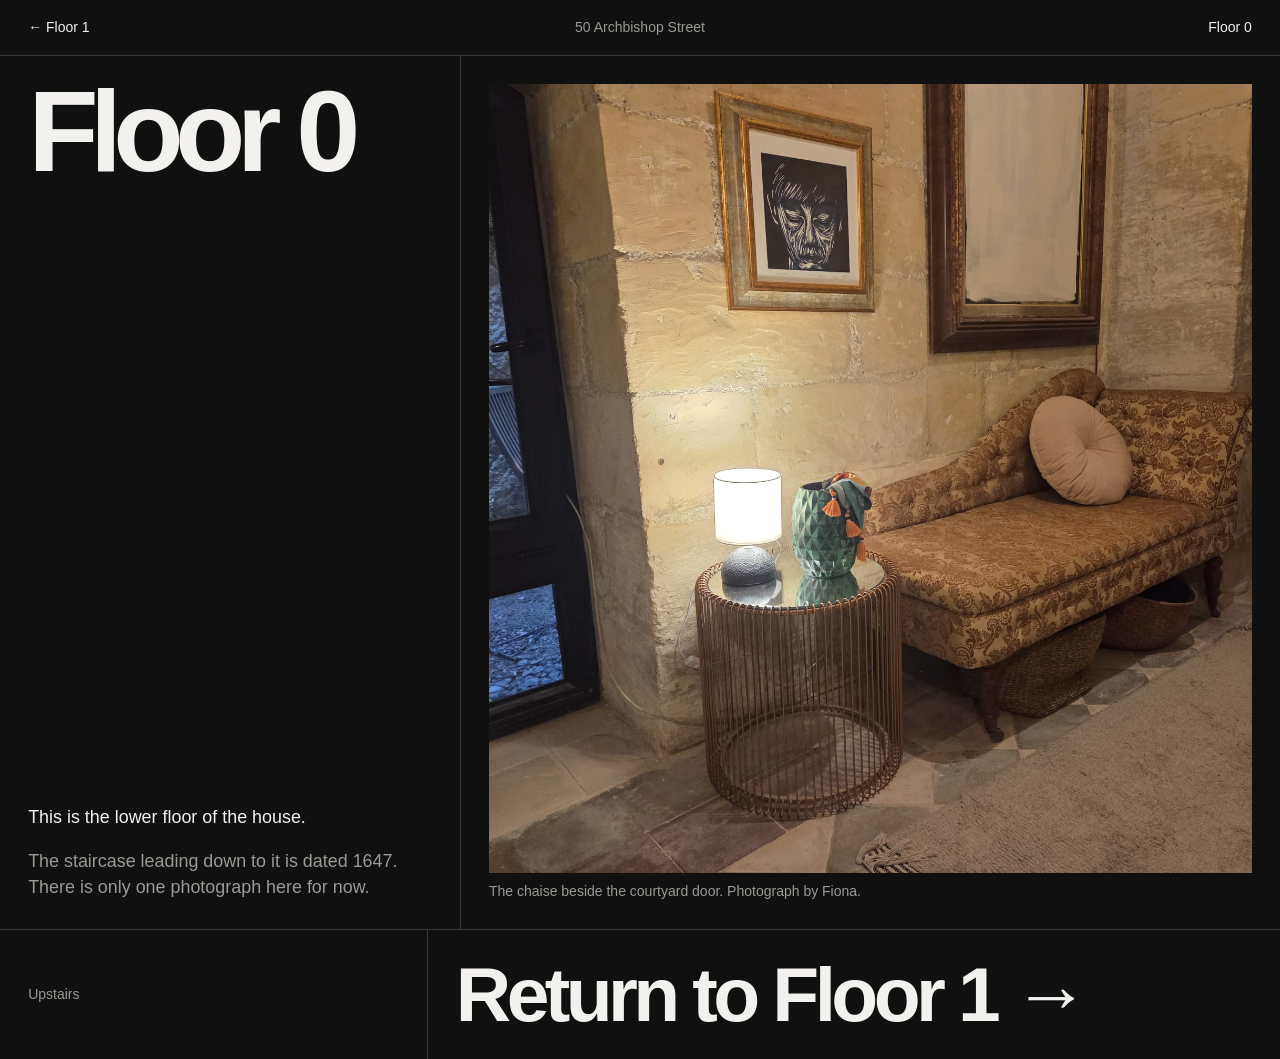
==== commit 0da5f6c9: "fix: make the site a record of the house" ====
--- a/0/index.html
+++ b/0/index.html
@@ -2,191 +2,73 @@
 <html lang="en">
 <head>
   <meta charset="UTF-8" />
-  <meta name="viewport" content="width=device-width, initial-scale=1.0" />
-  <title>Floor 0 · 50 Archbishop Street, Valletta</title>
-  <meta name="description" content="Floor 0 of 50 Archbishop Street, Valletta: the older half of the house, reached by a staircase dated 1647." />
+  <meta name="viewport" content="width=device-width, initial-scale=1" />
+  <title>Floor 0 · 50 Archbishop Street</title>
+  <meta name="description" content="Floor 0 at 50 Archbishop Street in Valletta." />
   <meta name="robots" content="noindex, follow" />
   <link rel="canonical" href="https://50archbishop.com/0/" />
-  <meta name="theme-color" content="#181713" />
-  <link rel="icon" href="data:image/svg+xml,%3Csvg xmlns='http://www.w3.org/2000/svg' viewBox='0 0 32 32'%3E%3Crect width='32' height='32' fill='%23181713'/%3E%3Ctext x='16' y='22' text-anchor='middle' font-family='serif' font-size='18' fill='%23eee9df'%3E0%3C/text%3E%3C/svg%3E" />
+  <meta name="theme-color" content="#101010" />
+  <link rel="icon" href="data:image/svg+xml,%3Csvg xmlns='http://www.w3.org/2000/svg' viewBox='0 0 32 32'%3E%3Crect width='32' height='32' fill='%23111111'/%3E%3Ctext x='16' y='22' text-anchor='middle' font-family='Arial' font-size='16' fill='white'%3E0%3C/text%3E%3C/svg%3E" />
   <link rel="preload" href="../assets/flat0-01-chaise.jpg" as="image" />
-  <link rel="preconnect" href="https://fonts.googleapis.com" />
-  <link rel="preconnect" href="https://fonts.gstatic.com" crossorigin />
-  <link href="https://fonts.googleapis.com/css2?family=Inter:wght@400;500&family=Libre+Caslon+Text:ital,wght@0,400;1,400&display=swap" rel="stylesheet" />
   <style>
-    :root {
-      --paper: #eee9df;
-      --ink: #181713;
-      --muted: #9b9489;
-      --red: #a74834;
-      --line: rgba(238, 233, 223, 0.22);
-      --serif: "Libre Caslon Text", Georgia, serif;
-      --sans: "Inter", Helvetica, Arial, sans-serif;
-    }
+    :root { --bg: #101010; --ink: #f2f1ed; --muted: #9a9994; --line: #393939; --pad: clamp(16px, 2.2vw, 34px); }
     * { box-sizing: border-box; }
-    body {
-      margin: 0;
-      color: var(--paper);
-      background: var(--ink);
-      font-family: var(--serif);
-      -webkit-font-smoothing: antialiased;
-    }
-    a { color: inherit; text-underline-offset: 0.18em; }
+    body { margin: 0; color: var(--ink); background: var(--bg); font-family: Arial, Helvetica, sans-serif; font-size: 14px; line-height: 1.35; -webkit-font-smoothing: antialiased; }
     img { display: block; width: 100%; }
-    .wrap { width: min(100% - 40px, 1240px); margin-inline: auto; }
-
-    .site-head {
-      min-height: 96px;
-      display: grid;
-      grid-template-columns: 1fr auto 1fr;
-      align-items: center;
-      border-bottom: 1px solid var(--line);
-      color: var(--muted);
-      font-family: var(--sans);
-      font-size: 12px;
-    }
-    .site-head a { text-decoration: none; }
-    .site-head a:hover { color: var(--paper); }
-    .site-head .address { text-align: right; }
-    .fanlight { width: 54px; height: auto; color: var(--paper); }
-    .fanlight .hub { color: var(--red); }
-
-    .hero {
-      min-height: calc(100vh - 96px);
-      display: grid;
-      grid-template-columns: minmax(280px, 0.78fr) minmax(0, 1.22fr);
-      gap: clamp(34px, 7vw, 110px);
-      align-items: center;
-      padding: clamp(52px, 8vw, 110px) 0;
-    }
-    .kicker { margin: 0 0 28px; color: var(--red); font-family: var(--sans); font-size: 12px; }
-    h1 {
-      margin: 0 0 clamp(42px, 7vw, 84px);
-      font-size: clamp(4.5rem, 11vw, 10rem);
-      font-weight: 400;
-      letter-spacing: -0.075em;
-      line-height: 0.78;
-    }
-    h1 span { display: block; }
-    h1 .floor { margin-top: 0.4em; font-size: 0.34em; letter-spacing: -0.035em; }
-    .lead {
-      max-width: 32rem;
-      margin: 0;
-      font-size: clamp(1.25rem, 2.1vw, 1.85rem);
-      line-height: 1.48;
-      letter-spacing: -0.015em;
-    }
-    .lead strong { color: var(--red); font-weight: 400; }
-    .portrait { margin: 0; }
-    .portrait img { max-height: 78vh; object-fit: cover; object-position: center; }
-    .caption { margin-top: 11px; color: var(--muted); font-family: var(--sans); font-size: 11px; }
-
-    .story {
-      display: grid;
-      grid-template-columns: 0.72fr 1.28fr;
-      gap: clamp(28px, 9vw, 150px);
-      align-items: start;
-      padding: clamp(80px, 12vw, 170px) 0;
-      border-top: 1px solid var(--line);
-    }
-    .story-label { margin: 0; color: var(--muted); font-family: var(--sans); font-size: 12px; }
-    .story-copy { max-width: 46rem; }
-    .story-copy p {
-      margin: 0 0 1.15em;
-      font-size: clamp(1.5rem, 3vw, 3rem);
-      line-height: 1.28;
-      letter-spacing: -0.03em;
-    }
-    .story-copy p:last-child { margin-bottom: 0; color: var(--muted); font-size: clamp(1.05rem, 1.5vw, 1.3rem); letter-spacing: 0; line-height: 1.55; }
-
-    .back {
-      background: var(--paper);
-      color: var(--ink);
-      padding: clamp(80px, 11vw, 150px) 0;
-    }
-    .back-layout {
-      display: grid;
-      grid-template-columns: 0.72fr 1.28fr;
-      gap: clamp(28px, 9vw, 150px);
-      align-items: end;
-    }
-    .back p { margin: 0; color: #686057; font-family: var(--sans); font-size: 12px; }
-    .back a {
-      font-size: clamp(2.2rem, 6vw, 5.8rem);
-      letter-spacing: -0.055em;
-      line-height: 0.95;
-      text-decoration-thickness: 1px;
-    }
-    .footer {
-      display: flex;
-      justify-content: space-between;
-      gap: 24px;
-      padding: 28px 0 42px;
-      border-top: 1px solid var(--line);
-      color: var(--muted);
-      font-family: var(--sans);
-      font-size: 11px;
-    }
-
-    @media (max-width: 760px) {
-      .wrap { width: min(100% - 28px, 1240px); }
-      .site-head { min-height: 76px; grid-template-columns: 1fr auto; }
-      .site-head .address { display: none; }
-      .fanlight { width: 46px; }
-      .hero { min-height: auto; grid-template-columns: 1fr; padding: 54px 0 90px; }
-      h1 { font-size: clamp(4.8rem, 26vw, 7rem); }
-      .portrait { margin-top: 16px; }
-      .portrait img { max-height: none; }
-      .story, .back-layout { grid-template-columns: 1fr; gap: 30px; }
-      .footer { display: block; line-height: 1.8; }
+    a { color: inherit; text-underline-offset: 3px; }
+    .header { display: grid; grid-template-columns: 1fr auto 1fr; gap: 24px; padding: 18px var(--pad); border-bottom: 1px solid var(--line); }
+    .header .middle { text-align: center; color: var(--muted); }
+    .header .right { text-align: right; }
+    .header a { text-decoration: none; }
+    .main { display: grid; grid-template-columns: minmax(240px, 0.72fr) minmax(0, 1.28fr); min-height: calc(100vh - 55px); }
+    .text { display: flex; flex-direction: column; justify-content: space-between; padding: var(--pad); border-right: 1px solid var(--line); }
+    h1 { max-width: 7ch; margin: 0; font-size: clamp(4rem, 9vw, 9rem); font-weight: 700; letter-spacing: -0.075em; line-height: 0.82; }
+    .description { max-width: 32rem; margin: 80px 0 0; font-size: clamp(1rem, 1.4vw, 1.3rem); line-height: 1.45; }
+    .description p { margin: 0 0 1em; }
+    .description p:last-child { margin-bottom: 0; color: var(--muted); }
+    figure { margin: 0; padding: var(--pad); }
+    figure img { height: calc(100vh - 55px - (var(--pad) * 2)); object-fit: cover; }
+    figcaption { margin-top: 9px; color: var(--muted); }
+    .back { display: grid; grid-template-columns: 1fr 2fr; align-items: center; border-top: 1px solid var(--line); }
+    .back p { margin: 0; padding: var(--pad); color: var(--muted); }
+    .back a { display: block; padding: var(--pad); border-left: 1px solid var(--line); font-size: clamp(2rem, 6vw, 6rem); font-weight: 700; letter-spacing: -0.06em; line-height: .95; text-decoration: none; }
+    .back a:hover { color: var(--bg); background: var(--ink); }
+    @media (max-width: 720px) {
+      .header { grid-template-columns: 1fr auto; }
+      .header .middle { display: none; }
+      .main { grid-template-columns: 1fr; min-height: auto; }
+      .text { min-height: 55vh; border-right: 0; border-bottom: 1px solid var(--line); }
+      h1 { font-size: clamp(5rem, 26vw, 8rem); }
+      figure img { height: auto; }
+      .back { grid-template-columns: 1fr; }
+      .back a { border-left: 0; border-top: 1px solid var(--line); }
     }
   </style>
 </head>
 <body>
-  <header class="site-head wrap">
-    <div><a href="/">← Floor 1</a></div>
-    <svg class="fanlight" viewBox="0 0 64 34" fill="none" aria-label="Fanlight at 50 Archbishop Street">
-      <path d="M4 32 A28 28 0 0 1 60 32" stroke="currentColor" stroke-width="1.4"/>
-      <path d="M10 32 A22 22 0 0 1 54 32" stroke="currentColor" stroke-width="1"/>
-      <path d="M32 32 L32 10 M32 32 L21 13 M32 32 L43 13 M32 32 L13.4 20.6 M32 32 L50.6 20.6" stroke="currentColor" stroke-width="1"/>
-      <path class="hub" d="M26 32 A6 6 0 0 1 38 32" stroke="currentColor" stroke-width="1.4"/>
-      <path d="M2 32 L62 32" stroke="currentColor" stroke-width="1.4"/>
-    </svg>
-    <div class="address">50 Archbishop Street</div>
+  <header class="header">
+    <a href="/">← Floor 1</a>
+    <span class="middle">50 Archbishop Street</span>
+    <span class="right">Floor 0</span>
   </header>
 
-  <main>
-    <section class="hero wrap">
-      <div>
-        <p class="kicker">Below street level</p>
-        <h1><span>50</span><span class="floor">Floor 0</span></h1>
-        <p class="lead">The older half of the house, reached by a stone staircase dated <strong>1647</strong>.</p>
+  <main class="main">
+    <div class="text">
+      <h1>Floor 0</h1>
+      <div class="description">
+        <p>This is the lower floor of the house.</p>
+        <p>The staircase leading down to it is dated 1647. There is only one photograph here for now.</p>
       </div>
-      <figure class="portrait">
-        <img src="../assets/flat0-01-chaise.jpg" alt="A gold chaise beside the courtyard door on Floor 0" />
-        <figcaption class="caption">The chaise, by the courtyard door. Photograph by Fiona.</figcaption>
-      </figure>
-    </section>
-
-    <section class="story wrap">
-      <p class="story-label">For now</p>
-      <div class="story-copy">
-        <p>One room, one photograph. That is enough until the rest are worth showing.</p>
-        <p>Floor 0 is not available to rent. More of it will appear here after Fiona has finished photographing it.</p>
-      </div>
-    </section>
-
-    <section class="back">
-      <div class="back-layout wrap">
-        <p>Up the 1647 staircase</p>
-        <a href="/">Return to Floor 1 →</a>
-      </div>
-    </section>
+    </div>
+    <figure>
+      <img src="../assets/flat0-01-chaise.jpg" alt="A chaise beside the courtyard door on Floor 0" />
+      <figcaption>The chaise beside the courtyard door. Photograph by Fiona.</figcaption>
+    </figure>
   </main>
 
-  <footer class="footer wrap">
-    <div>50 Archbishop Street, Valletta, Malta</div>
-    <div>Floor 0</div>
-  </footer>
+  <nav class="back">
+    <p>Upstairs</p>
+    <a href="/">Return to Floor 1 →</a>
+  </nav>
 </body>
 </html>
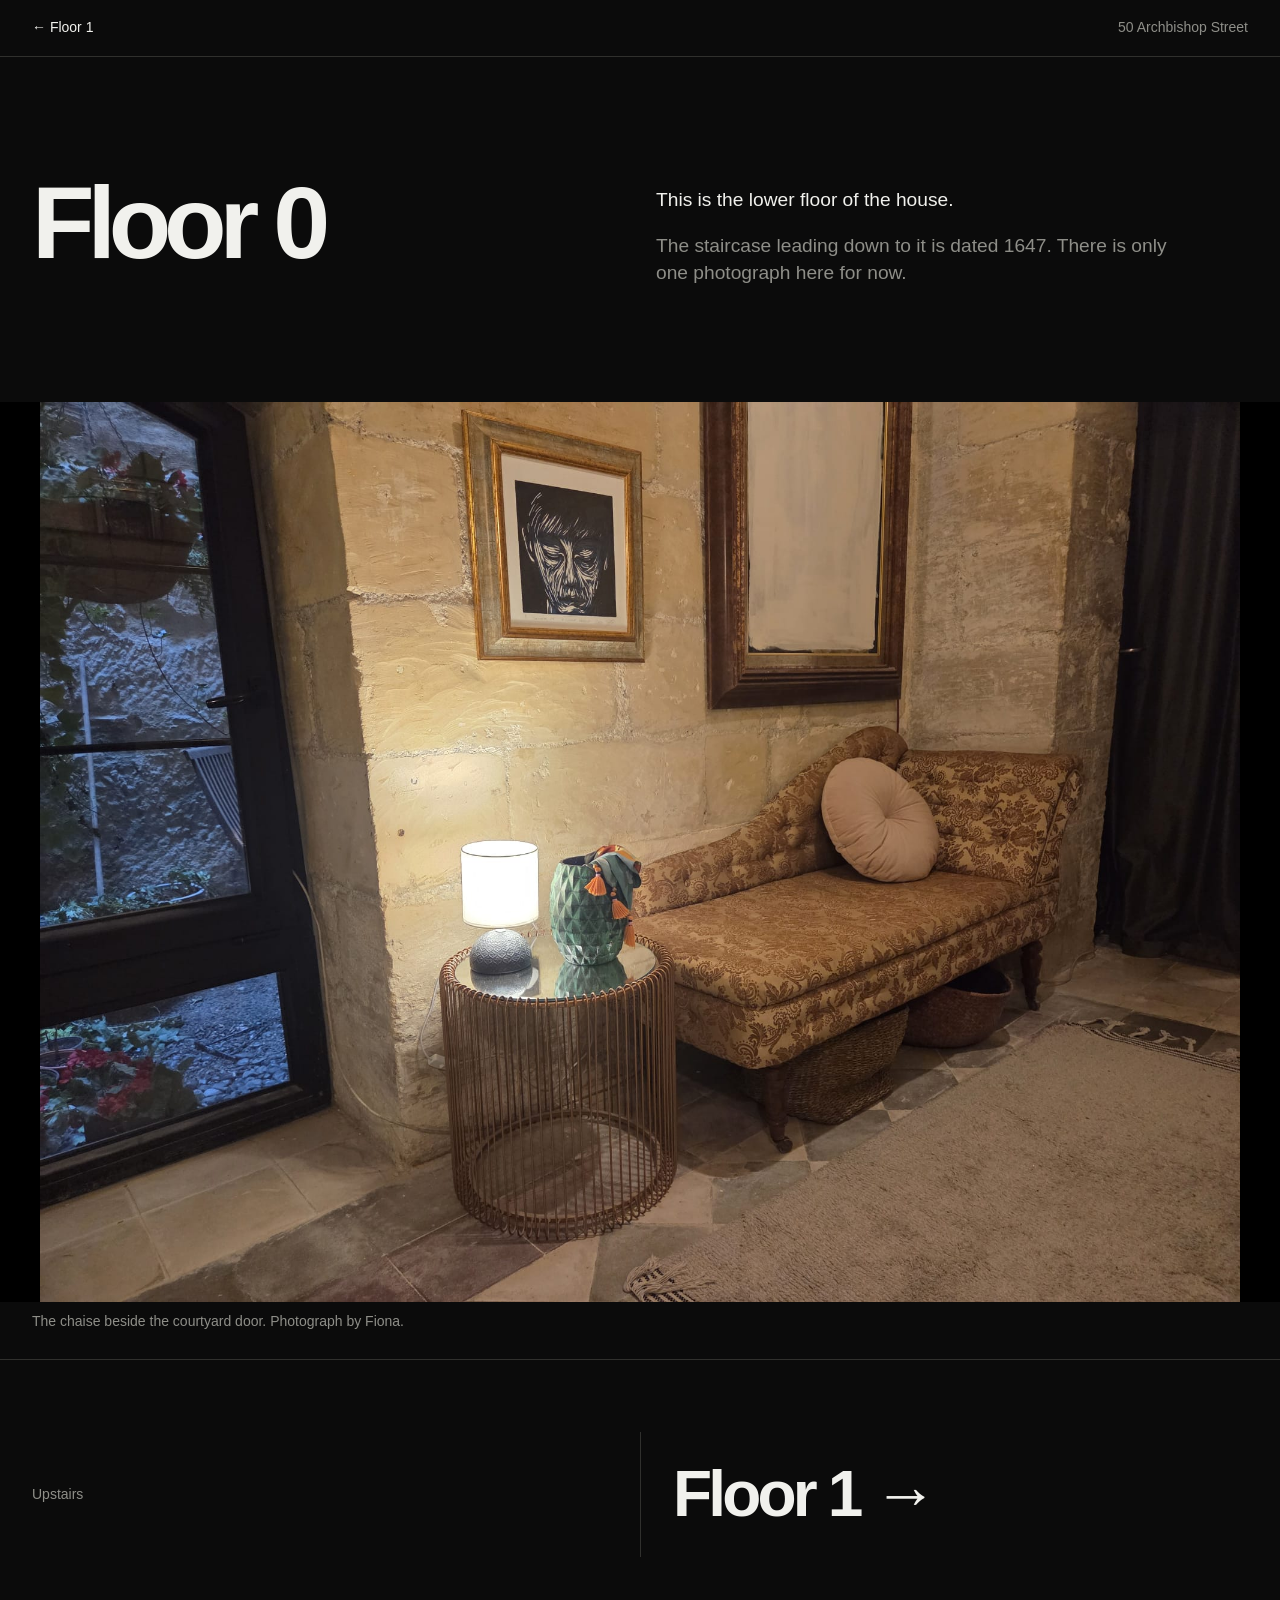
==== commit a03ad5ca: "fix: separate text from photography" ====
--- a/0/index.html
+++ b/0/index.html
@@ -1,74 +1,28 @@
 <!doctype html>
 <html lang="en">
 <head>
-  <meta charset="UTF-8" />
-  <meta name="viewport" content="width=device-width, initial-scale=1" />
+  <meta charset="UTF-8"><meta name="viewport" content="width=device-width,initial-scale=1">
   <title>Floor 0 · 50 Archbishop Street</title>
-  <meta name="description" content="Floor 0 at 50 Archbishop Street in Valletta." />
-  <meta name="robots" content="noindex, follow" />
-  <link rel="canonical" href="https://50archbishop.com/0/" />
-  <meta name="theme-color" content="#101010" />
-  <link rel="icon" href="data:image/svg+xml,%3Csvg xmlns='http://www.w3.org/2000/svg' viewBox='0 0 32 32'%3E%3Crect width='32' height='32' fill='%23111111'/%3E%3Ctext x='16' y='22' text-anchor='middle' font-family='Arial' font-size='16' fill='white'%3E0%3C/text%3E%3C/svg%3E" />
-  <link rel="preload" href="../assets/flat0-01-chaise.jpg" as="image" />
+  <meta name="description" content="Floor 0 at 50 Archbishop Street in Valletta."><meta name="robots" content="noindex, follow">
+  <link rel="canonical" href="https://50archbishop.com/0/"><meta name="theme-color" content="#0b0b0b">
+  <link rel="icon" href="data:image/svg+xml,%3Csvg xmlns='http://www.w3.org/2000/svg' viewBox='0 0 32 32'%3E%3Crect width='32' height='32' fill='%230b0b0b'/%3E%3Ctext x='16' y='22' text-anchor='middle' font-family='Arial' font-size='16' fill='%23f1f1ed'%3E0%3C/text%3E%3C/svg%3E">
+  <link rel="preload" href="../assets/flat0-01-chaise.jpg" as="image">
   <style>
-    :root { --bg: #101010; --ink: #f2f1ed; --muted: #9a9994; --line: #393939; --pad: clamp(16px, 2.2vw, 34px); }
-    * { box-sizing: border-box; }
-    body { margin: 0; color: var(--ink); background: var(--bg); font-family: Arial, Helvetica, sans-serif; font-size: 14px; line-height: 1.35; -webkit-font-smoothing: antialiased; }
-    img { display: block; width: 100%; }
-    a { color: inherit; text-underline-offset: 3px; }
-    .header { display: grid; grid-template-columns: 1fr auto 1fr; gap: 24px; padding: 18px var(--pad); border-bottom: 1px solid var(--line); }
-    .header .middle { text-align: center; color: var(--muted); }
-    .header .right { text-align: right; }
-    .header a { text-decoration: none; }
-    .main { display: grid; grid-template-columns: minmax(240px, 0.72fr) minmax(0, 1.28fr); min-height: calc(100vh - 55px); }
-    .text { display: flex; flex-direction: column; justify-content: space-between; padding: var(--pad); border-right: 1px solid var(--line); }
-    h1 { max-width: 7ch; margin: 0; font-size: clamp(4rem, 9vw, 9rem); font-weight: 700; letter-spacing: -0.075em; line-height: 0.82; }
-    .description { max-width: 32rem; margin: 80px 0 0; font-size: clamp(1rem, 1.4vw, 1.3rem); line-height: 1.45; }
-    .description p { margin: 0 0 1em; }
-    .description p:last-child { margin-bottom: 0; color: var(--muted); }
-    figure { margin: 0; padding: var(--pad); }
-    figure img { height: calc(100vh - 55px - (var(--pad) * 2)); object-fit: cover; }
-    figcaption { margin-top: 9px; color: var(--muted); }
-    .back { display: grid; grid-template-columns: 1fr 2fr; align-items: center; border-top: 1px solid var(--line); }
-    .back p { margin: 0; padding: var(--pad); color: var(--muted); }
-    .back a { display: block; padding: var(--pad); border-left: 1px solid var(--line); font-size: clamp(2rem, 6vw, 6rem); font-weight: 700; letter-spacing: -0.06em; line-height: .95; text-decoration: none; }
-    .back a:hover { color: var(--bg); background: var(--ink); }
-    @media (max-width: 720px) {
-      .header { grid-template-columns: 1fr auto; }
-      .header .middle { display: none; }
-      .main { grid-template-columns: 1fr; min-height: auto; }
-      .text { min-height: 55vh; border-right: 0; border-bottom: 1px solid var(--line); }
-      h1 { font-size: clamp(5rem, 26vw, 8rem); }
-      figure img { height: auto; }
-      .back { grid-template-columns: 1fr; }
-      .back a { border-left: 0; border-top: 1px solid var(--line); }
-    }
+    :root{--bg:#0b0b0b;--ink:#f1f1ed;--muted:#8e8e88;--line:#30302d;--pad:clamp(16px,2.5vw,40px)}
+    *{box-sizing:border-box}body{margin:0;color:var(--ink);background:var(--bg);font:14px/1.4 Arial,Helvetica,sans-serif;-webkit-font-smoothing:antialiased}img{display:block;width:100%}a{color:inherit;text-underline-offset:3px}
+    .top{display:flex;justify-content:space-between;gap:20px;padding:18px var(--pad);border-bottom:1px solid var(--line)}.top a{text-decoration:none}.top span{color:var(--muted)}
+    .intro{display:grid;grid-template-columns:1fr 1fr;gap:var(--pad);padding:clamp(48px,9vw,130px) var(--pad)}h1{margin:0;padding-bottom:.12em;font-size:clamp(3.5rem,8vw,8rem);font-weight:700;letter-spacing:-.07em;line-height:1}.intro div{align-self:end;max-width:34rem}.intro p{margin:0 0 1em;font-size:clamp(1rem,1.5vw,1.3rem)}.intro p:last-child{margin-bottom:0;color:var(--muted)}
+    figure{margin:0}figure img{width:100%;max-height:100vh;object-fit:contain;background:#000}figcaption{padding:10px var(--pad) 28px;color:var(--muted)}
+    .back{display:grid;grid-template-columns:1fr 1fr;align-items:center;min-height:30vh;border-top:1px solid var(--line)}.back p{margin:0;padding:var(--pad);color:var(--muted)}.back a{display:block;padding:var(--pad);border-left:1px solid var(--line);font-size:clamp(2rem,5vw,5rem);font-weight:700;letter-spacing:-.06em;line-height:.95;text-decoration:none}.back a:hover{color:var(--bg);background:var(--ink)}
+    @media(max-width:700px){.intro,.back{grid-template-columns:1fr}.intro{gap:70px}h1{font-size:clamp(4rem,22vw,6.5rem);overflow-wrap:anywhere}.back a{border-left:0;border-top:1px solid var(--line)}}
   </style>
 </head>
 <body>
-  <header class="header">
-    <a href="/">← Floor 1</a>
-    <span class="middle">50 Archbishop Street</span>
-    <span class="right">Floor 0</span>
-  </header>
-
-  <main class="main">
-    <div class="text">
-      <h1>Floor 0</h1>
-      <div class="description">
-        <p>This is the lower floor of the house.</p>
-        <p>The staircase leading down to it is dated 1647. There is only one photograph here for now.</p>
-      </div>
-    </div>
-    <figure>
-      <img src="../assets/flat0-01-chaise.jpg" alt="A chaise beside the courtyard door on Floor 0" />
-      <figcaption>The chaise beside the courtyard door. Photograph by Fiona.</figcaption>
-    </figure>
+  <header class="top"><a href="/">← Floor 1</a><span>50 Archbishop Street</span></header>
+  <main>
+    <section class="intro"><h1>Floor 0</h1><div><p>This is the lower floor of the house.</p><p>The staircase leading down to it is dated 1647. There is only one photograph here for now.</p></div></section>
+    <figure><img src="../assets/flat0-01-chaise.jpg" alt="A chaise beside the courtyard door on Floor 0"><figcaption>The chaise beside the courtyard door. Photograph by Fiona.</figcaption></figure>
+    <nav class="back"><p>Upstairs</p><a href="/">Floor 1 →</a></nav>
   </main>
-
-  <nav class="back">
-    <p>Upstairs</p>
-    <a href="/">Return to Floor 1 →</a>
-  </nav>
 </body>
 </html>
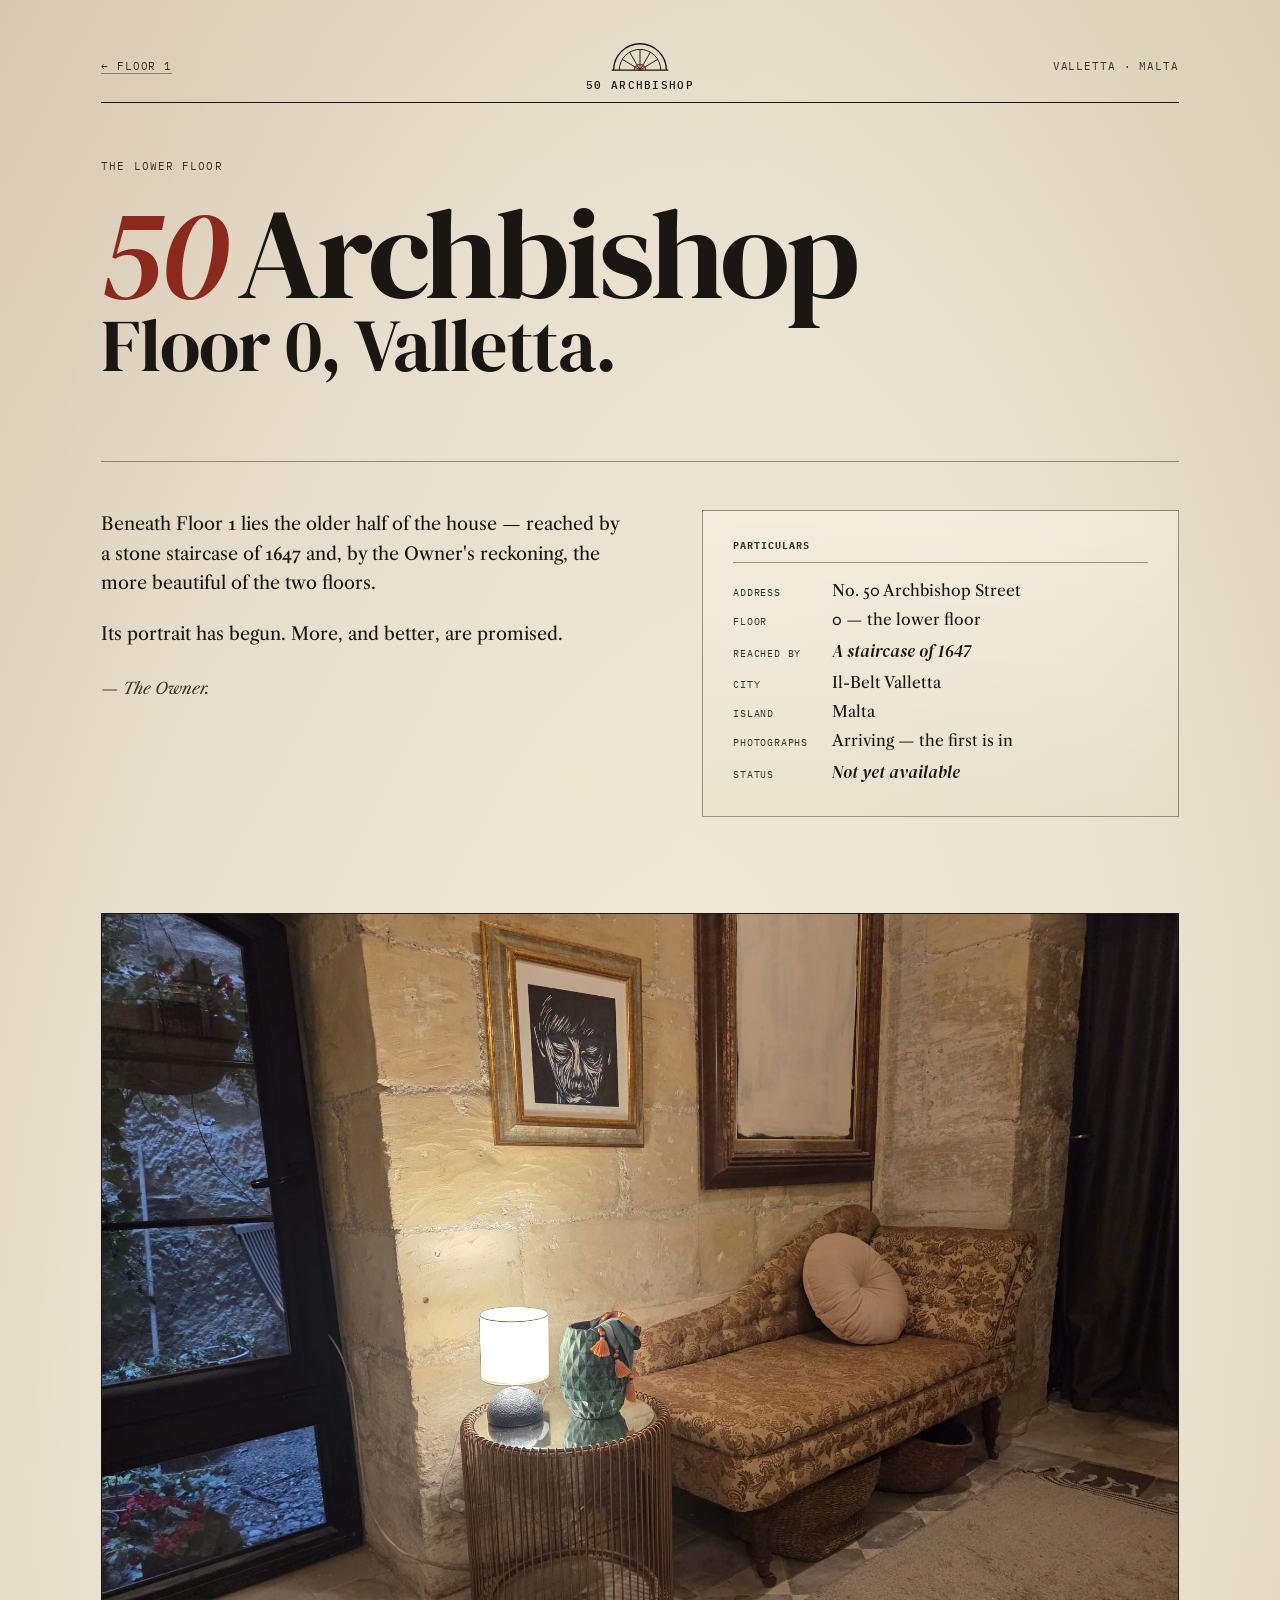
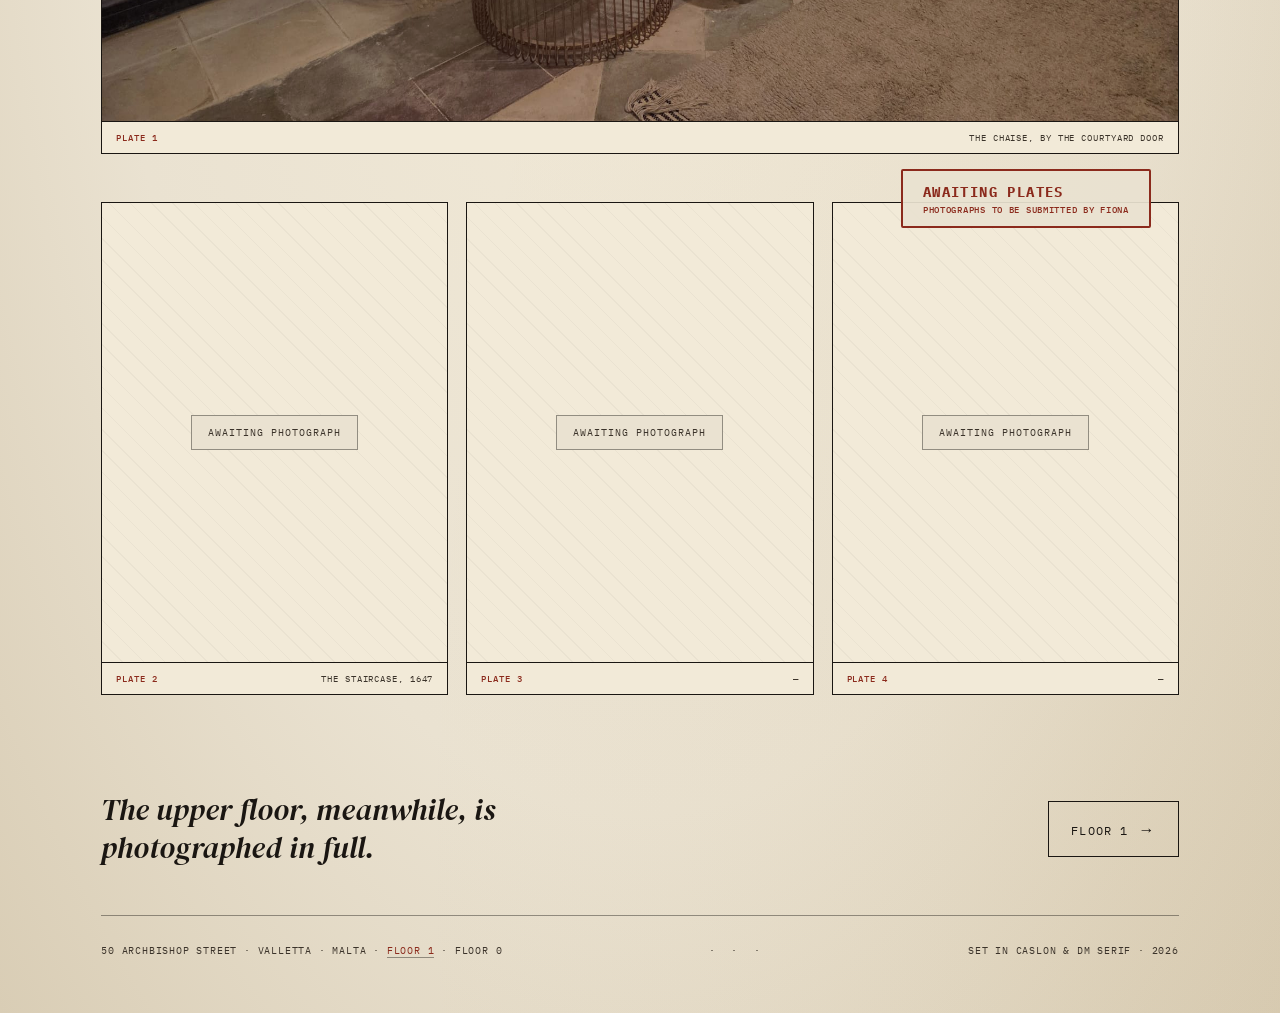
==== commit 030bf087: "revert: restore the last known-good site" ====
--- a/0/index.html
+++ b/0/index.html
@@ -1,28 +1,463 @@
 <!doctype html>
 <html lang="en">
-<head>
-  <meta charset="UTF-8"><meta name="viewport" content="width=device-width,initial-scale=1">
-  <title>Floor 0 · 50 Archbishop Street</title>
-  <meta name="description" content="Floor 0 at 50 Archbishop Street in Valletta."><meta name="robots" content="noindex, follow">
-  <link rel="canonical" href="https://50archbishop.com/0/"><meta name="theme-color" content="#0b0b0b">
-  <link rel="icon" href="data:image/svg+xml,%3Csvg xmlns='http://www.w3.org/2000/svg' viewBox='0 0 32 32'%3E%3Crect width='32' height='32' fill='%230b0b0b'/%3E%3Ctext x='16' y='22' text-anchor='middle' font-family='Arial' font-size='16' fill='%23f1f1ed'%3E0%3C/text%3E%3C/svg%3E">
-  <link rel="preload" href="../assets/flat0-01-chaise.jpg" as="image">
-  <style>
-    :root{--bg:#0b0b0b;--ink:#f1f1ed;--muted:#8e8e88;--line:#30302d;--pad:clamp(16px,2.5vw,40px)}
-    *{box-sizing:border-box}body{margin:0;color:var(--ink);background:var(--bg);font:14px/1.4 Arial,Helvetica,sans-serif;-webkit-font-smoothing:antialiased}img{display:block;width:100%}a{color:inherit;text-underline-offset:3px}
-    .top{display:flex;justify-content:space-between;gap:20px;padding:18px var(--pad);border-bottom:1px solid var(--line)}.top a{text-decoration:none}.top span{color:var(--muted)}
-    .intro{display:grid;grid-template-columns:1fr 1fr;gap:var(--pad);padding:clamp(48px,9vw,130px) var(--pad)}h1{margin:0;padding-bottom:.12em;font-size:clamp(3.5rem,8vw,8rem);font-weight:700;letter-spacing:-.07em;line-height:1}.intro div{align-self:end;max-width:34rem}.intro p{margin:0 0 1em;font-size:clamp(1rem,1.5vw,1.3rem)}.intro p:last-child{margin-bottom:0;color:var(--muted)}
-    figure{margin:0}figure img{width:100%;max-height:100vh;object-fit:contain;background:#000}figcaption{padding:10px var(--pad) 28px;color:var(--muted)}
-    .back{display:grid;grid-template-columns:1fr 1fr;align-items:center;min-height:30vh;border-top:1px solid var(--line)}.back p{margin:0;padding:var(--pad);color:var(--muted)}.back a{display:block;padding:var(--pad);border-left:1px solid var(--line);font-size:clamp(2rem,5vw,5rem);font-weight:700;letter-spacing:-.06em;line-height:.95;text-decoration:none}.back a:hover{color:var(--bg);background:var(--ink)}
-    @media(max-width:700px){.intro,.back{grid-template-columns:1fr}.intro{gap:70px}h1{font-size:clamp(4rem,22vw,6.5rem);overflow-wrap:anywhere}.back a{border-left:0;border-top:1px solid var(--line)}}
-  </style>
-</head>
-<body>
-  <header class="top"><a href="/">← Floor 1</a><span>50 Archbishop Street</span></header>
-  <main>
-    <section class="intro"><h1>Floor 0</h1><div><p>This is the lower floor of the house.</p><p>The staircase leading down to it is dated 1647. There is only one photograph here for now.</p></div></section>
-    <figure><img src="../assets/flat0-01-chaise.jpg" alt="A chaise beside the courtyard door on Floor 0"><figcaption>The chaise beside the courtyard door. Photograph by Fiona.</figcaption></figure>
-    <nav class="back"><p>Upstairs</p><a href="/">Floor 1 →</a></nav>
-  </main>
-</body>
+  <head>
+    <meta charset="UTF-8" />
+    <meta name="viewport" content="width=device-width, initial-scale=1.0" />
+    <title>Floor 0 · 50 Archbishop Street, Valletta</title>
+    <meta name="description" content="Floor 0 of No. 50 Archbishop Street, Valletta — the lower floor, reached by a staircase of 1647. Photographs forthcoming." />
+    <meta name="robots" content="noindex, follow" />
+    <link rel="canonical" href="https://50archbishop.com/0/" />
+    <meta name="theme-color" content="#1a1612" />
+    <link rel="icon" href="data:image/svg+xml,%3Csvg xmlns='http://www.w3.org/2000/svg' viewBox='0 0 32 32'%3E%3Crect width='32' height='32' fill='%231a1612'/%3E%3Ctext x='16' y='22' text-anchor='middle' font-family='serif' font-size='18' fill='%23eae2d1'%3E0%3C/text%3E%3C/svg%3E" />
+    <link rel="preconnect" href="https://fonts.googleapis.com" />
+    <link rel="preconnect" href="https://fonts.gstatic.com" crossorigin />
+    <link href="https://fonts.googleapis.com/css2?family=DM+Serif+Display:ital@0;1&family=IBM+Plex+Mono:wght@400;500&family=Libre+Caslon+Text:ital,wght@0,400;0,700;1,400&display=swap" rel="stylesheet" />
+    <style>
+      :root {
+        --ink:       #1a1612;
+        --ink-soft:  #3b332a;
+        --paper:     #eae2d1;
+        --paper-hi:  #f2ead8;
+        --paper-lo:  #d9cdb5;
+        --rule:      rgba(26, 22, 18, 0.42);
+        --oxblood:   #8b2a1c;
+        --gilt:      #a88544;
+      }
+
+      *, *::before, *::after { box-sizing: border-box; }
+      html, body { margin: 0; padding: 0; }
+
+      body {
+        font-family: "Libre Caslon Text", Georgia, serif;
+        color: var(--ink);
+        background: var(--paper);
+        background-image:
+          radial-gradient(ellipse at 12% 8%,  rgba(139,42,28,0.04), transparent 40%),
+          radial-gradient(ellipse at 88% 94%, rgba(168,133,68,0.06), transparent 45%),
+          radial-gradient(ellipse at 50% 50%, var(--paper-hi), var(--paper) 60%, var(--paper-lo) 100%);
+        min-height: 100vh;
+        -webkit-font-smoothing: antialiased;
+        font-feature-settings: "liga", "kern", "onum";
+      }
+
+      .sheet {
+        max-width: 1180px;
+        margin: 0 auto;
+        padding: 40px clamp(20px, 4vw, 56px) 56px;
+      }
+
+      .masthead {
+        display: grid;
+        grid-template-columns: 1fr auto 1fr;
+        align-items: center;
+        gap: 20px;
+        padding-bottom: 10px;
+        border-bottom: 1px solid var(--ink);
+      }
+      .m-left, .m-right, .m-center {
+        font-family: "IBM Plex Mono", ui-monospace, monospace;
+        font-size: 11px;
+        letter-spacing: 0.08em;
+        text-transform: uppercase;
+        color: var(--ink-soft);
+      }
+      .m-right { text-align: right; }
+      .m-center {
+        letter-spacing: 0.12em;
+        color: var(--ink);
+        font-weight: 500;
+        text-align: center;
+      }
+      .m-center .fanlight {
+        display: block;
+        margin: 0 auto 6px;
+        color: var(--ink);
+      }
+      .m-center .fanlight .hub { color: var(--oxblood); }
+      .m-left a, .m-right a {
+        color: inherit;
+        text-decoration: none;
+        border-bottom: 1px solid var(--rule);
+      }
+      .m-left a:hover, .m-right a:hover { border-bottom-color: var(--oxblood); }
+
+      .hero { position: relative; padding: clamp(30px, 5vw, 56px) 0 clamp(24px, 3vw, 40px); }
+
+      .eyebrow {
+        font-family: "IBM Plex Mono", monospace;
+        font-size: 11px;
+        letter-spacing: 0.1em;
+        text-transform: uppercase;
+        color: var(--ink-soft);
+        margin: 0 0 clamp(16px, 2vw, 24px);
+      }
+
+      h1.wordmark {
+        font-family: "DM Serif Display", serif;
+        font-weight: 400;
+        font-size: clamp(3rem, 10vw, 8rem);
+        line-height: 0.88;
+        letter-spacing: -0.025em;
+        margin: 0 0 clamp(28px, 4vw, 44px);
+        color: var(--ink);
+      }
+      h1.wordmark .num {
+        font-style: italic;
+        color: var(--oxblood);
+        margin-right: 0.08em;
+      }
+      h1.wordmark .street {
+        display: block;
+        font-size: 0.58em;
+        letter-spacing: -0.015em;
+        margin-top: 0.05em;
+      }
+
+      .colophon {
+        display: grid;
+        grid-template-columns: 1.1fr 1fr;
+        gap: clamp(32px, 6vw, 80px);
+        padding: clamp(32px, 4vw, 48px) 0;
+        border-top: 1px solid var(--rule);
+      }
+      .prose p {
+        font-size: clamp(1.05rem, 1.4vw, 1.22rem);
+        line-height: 1.65;
+        margin: 0 0 1.2em;
+        color: var(--ink);
+      }
+      .prose .sig {
+        font-style: italic;
+        color: var(--ink-soft);
+        margin-top: 1.6em;
+        font-size: 1rem;
+      }
+
+      .card {
+        border: 1px solid var(--rule);
+        padding: 28px 30px 32px;
+        background: linear-gradient(180deg, rgba(255,250,240,0.4), rgba(217,205,181,0.15));
+      }
+      .card-title {
+        font-family: "IBM Plex Mono", monospace;
+        font-size: 10px;
+        letter-spacing: 0.1em;
+        text-transform: uppercase;
+        color: var(--ink-soft);
+        margin: 0 0 18px;
+        padding-bottom: 10px;
+        border-bottom: 1px solid var(--rule);
+      }
+      dl.meta {
+        margin: 0;
+        display: grid;
+        grid-template-columns: auto 1fr;
+        gap: 10px 24px;
+        align-items: baseline;
+      }
+      dl.meta dt {
+        font-family: "IBM Plex Mono", monospace;
+        font-size: 10px;
+        letter-spacing: 0.08em;
+        text-transform: uppercase;
+        color: var(--ink-soft);
+      }
+      dl.meta dd {
+        margin: 0;
+        font-size: 0.98rem;
+        color: var(--ink);
+      }
+      dl.meta dd em { font-family: "DM Serif Display", serif; font-size: 1.08em; }
+
+      .plate-photo {
+        margin: 0;
+        padding: clamp(32px, 4vw, 48px) 0 0;
+      }
+      .plate-photo .frame {
+        border: 1px solid var(--ink);
+        background: var(--ink);
+      }
+      .plate-photo img {
+        display: block;
+        width: 100%;
+        height: auto;
+        filter: saturate(0.95) contrast(1.02);
+      }
+      .plate-photo figcaption {
+        padding: 10px 14px;
+        border: 1px solid var(--ink);
+        border-top: none;
+        background: var(--paper-hi);
+        font-family: "IBM Plex Mono", monospace;
+        font-size: 9px;
+        letter-spacing: 0.1em;
+        text-transform: uppercase;
+        color: var(--ink-soft);
+        display: flex;
+        justify-content: space-between;
+        gap: 12px;
+      }
+      .plate-photo figcaption .plate-no { color: var(--oxblood); font-weight: 500; }
+
+      .plates-pending {
+        display: grid;
+        grid-template-columns: repeat(3, minmax(0, 1fr));
+        gap: clamp(12px, 1.6vw, 18px);
+        padding: clamp(32px, 4vw, 48px) 0;
+        position: relative;
+      }
+      .plate-frame {
+        margin: 0;
+        border: 1px solid var(--ink);
+        background: var(--paper-hi);
+        position: relative;
+      }
+      .plate-frame .well {
+        aspect-ratio: 3 / 4;
+        display: flex;
+        align-items: center;
+        justify-content: center;
+        border-bottom: 1px solid var(--ink);
+        background:
+          repeating-linear-gradient(45deg, transparent 0 14px, rgba(26,22,18,0.035) 14px 15px);
+      }
+      .plate-frame .well span {
+        font-family: "IBM Plex Mono", monospace;
+        font-size: 10px;
+        letter-spacing: 0.1em;
+        text-transform: uppercase;
+        color: var(--ink-soft);
+        border: 1px solid var(--rule);
+        padding: 10px 16px;
+        background: var(--paper);
+      }
+      .plate-frame figcaption {
+        padding: 10px 14px;
+        font-family: "IBM Plex Mono", monospace;
+        font-size: 9px;
+        letter-spacing: 0.1em;
+        text-transform: uppercase;
+        color: var(--ink-soft);
+        display: flex;
+        justify-content: space-between;
+        gap: 12px;
+      }
+      .plate-frame figcaption .plate-no { color: var(--oxblood); font-weight: 500; }
+
+      .stamp {
+        position: absolute;
+        right: clamp(12px, 3vw, 28px);
+        top: clamp(8px, 1.2vw, 16px);
+        padding: 12px 20px 10px;
+        border: 2px solid var(--oxblood);
+        border-radius: 2px;
+        color: var(--oxblood);
+        font-family: "IBM Plex Mono", monospace;
+        font-size: 11px;
+        font-weight: 500;
+        letter-spacing: 0.12em;
+        text-transform: uppercase;
+        background: rgba(234,226,209,0.92);
+        z-index: 2;
+      }
+      .stamp strong {
+        font-weight: 700;
+        display: block;
+        font-size: 14px;
+        letter-spacing: 0.1em;
+        margin-bottom: 2px;
+      }
+      .stamp span {
+        display: block;
+        max-width: 260px;
+        font-size: 9px;
+        line-height: 1.45;
+        letter-spacing: 0.08em;
+      }
+
+      .correspondence {
+        display: flex;
+        flex-wrap: wrap;
+        align-items: center;
+        justify-content: space-between;
+        gap: 24px;
+        padding: clamp(32px, 4vw, 48px) 0;
+      }
+      .cta-text {
+        font-family: "DM Serif Display", serif;
+        font-size: clamp(1.4rem, 2.6vw, 1.9rem);
+        font-style: italic;
+        color: var(--ink);
+        margin: 0;
+        max-width: 34ch;
+        line-height: 1.25;
+      }
+      a.quill {
+        display: inline-flex;
+        align-items: baseline;
+        gap: 10px;
+        font-family: "IBM Plex Mono", monospace;
+        font-size: 12px;
+        letter-spacing: 0.1em;
+        text-transform: uppercase;
+        color: var(--ink);
+        text-decoration: none;
+        padding: 16px 22px;
+        border: 1px solid var(--ink);
+        transition: background-color 0.25s ease, color 0.25s ease;
+        white-space: nowrap;
+      }
+      a.quill:hover { background: var(--ink); color: var(--paper-hi); }
+      a.quill .arrow { font-family: "DM Serif Display", serif; font-size: 16px; }
+
+      footer.imprint {
+        padding-top: 28px;
+        border-top: 1px solid var(--rule);
+        display: flex;
+        flex-wrap: wrap;
+        justify-content: space-between;
+        gap: 16px;
+        font-family: "IBM Plex Mono", monospace;
+        font-size: 10px;
+        letter-spacing: 0.08em;
+        text-transform: uppercase;
+        color: var(--ink-soft);
+      }
+      footer.imprint .marks { letter-spacing: 0.15em; }
+      footer.imprint a {
+        color: var(--oxblood);
+        text-decoration: none;
+        border-bottom: 1px solid var(--rule);
+      }
+      footer.imprint a:hover { border-bottom-color: var(--oxblood); }
+
+      @media (max-width: 820px) {
+        h1.wordmark { font-size: clamp(2.8rem, 13vw, 4.8rem); }
+        .colophon { grid-template-columns: 1fr; }
+        .plates-pending { grid-template-columns: 1fr; }
+        .masthead { grid-template-columns: 1fr; text-align: center; gap: 6px; }
+        .m-right { text-align: center; }
+        .stamp {
+          position: static;
+          display: inline-block;
+          margin: 0 0 18px;
+        }
+      }
+    </style>
+  </head>
+  <body>
+    <div class="sheet">
+
+      <header class="masthead">
+        <div class="m-left"><a href="/">← Floor 1</a></div>
+        <div class="m-center">
+          <svg class="fanlight" width="62" height="32" viewBox="0 0 64 34" fill="none" aria-hidden="true">
+            <path d="M4 32 A28 28 0 0 1 60 32" stroke="currentColor" stroke-width="1.4"/>
+            <path d="M10 32 A22 22 0 0 1 54 32" stroke="currentColor" stroke-width="1"/>
+            <path d="M32 32 L32 10 M32 32 L21 13 M32 32 L43 13 M32 32 L13.4 20.6 M32 32 L50.6 20.6" stroke="currentColor" stroke-width="1"/>
+            <path class="hub" d="M26 32 A6 6 0 0 1 38 32" stroke="currentColor" stroke-width="1.4"/>
+            <path d="M2 32 L62 32" stroke="currentColor" stroke-width="1.4"/>
+          </svg>
+          50 Archbishop
+        </div>
+        <div class="m-right">Valletta · Malta</div>
+      </header>
+
+      <section class="hero">
+        <p class="eyebrow">The lower floor</p>
+
+        <h1 class="wordmark">
+          <span class="num">50</span>Archbishop
+          <span class="street">Floor 0, Valletta.</span>
+        </h1>
+      </section>
+
+      <section class="colophon">
+        <div class="prose">
+          <p>
+            Beneath Floor 1 lies the older half of the house — reached by a stone staircase of 1647 and, by the Owner's reckoning, the more beautiful of the two floors.
+          </p>
+          <p>
+            Its portrait has begun. More, and better, are promised.
+          </p>
+          <p class="sig">— The Owner.</p>
+        </div>
+
+        <aside class="card" aria-labelledby="card-title">
+          <h2 class="card-title" id="card-title">Particulars</h2>
+          <dl class="meta">
+            <dt>Address</dt><dd>No. 50 Archbishop Street</dd>
+            <dt>Floor</dt><dd>0 — the lower floor</dd>
+            <dt>Reached by</dt><dd><em>A staircase of 1647</em></dd>
+            <dt>City</dt><dd>Il-Belt Valletta</dd>
+            <dt>Island</dt><dd>Malta</dd>
+            <dt>Photographs</dt><dd>Arriving — the first is in</dd>
+            <dt>Status</dt><dd><em>Not yet available</em></dd>
+          </dl>
+        </aside>
+      </section>
+
+      <figure class="plate-photo">
+        <div class="frame">
+          <img
+            src="../assets/flat0-01-chaise.jpg"
+            alt="A chaise longue in gold brocade against a limestone wall, beside a black-framed glazed door to the courtyard. A wire side table holds a small lamp and a green faceted vase; above hang a framed linocut portrait and a tall mirror."
+            loading="eager"
+            decoding="async"
+          />
+        </div>
+        <figcaption>
+          <span class="plate-no">Plate 1</span>
+          <span>The Chaise, by the Courtyard Door</span>
+        </figcaption>
+      </figure>
+
+      <section class="plates-pending" aria-label="Plates awaiting photographs">
+        <div class="stamp" aria-label="Awaiting plates">
+          <strong>Awaiting Plates</strong>
+          <span>photographs to be submitted by Fiona</span>
+        </div>
+        <figure class="plate-frame">
+          <div class="well"><span>Awaiting photograph</span></div>
+          <figcaption>
+            <span class="plate-no">Plate 2</span>
+            <span>The Staircase, 1647</span>
+          </figcaption>
+        </figure>
+        <figure class="plate-frame">
+          <div class="well"><span>Awaiting photograph</span></div>
+          <figcaption>
+            <span class="plate-no">Plate 3</span>
+            <span>—</span>
+          </figcaption>
+        </figure>
+        <figure class="plate-frame">
+          <div class="well"><span>Awaiting photograph</span></div>
+          <figcaption>
+            <span class="plate-no">Plate 4</span>
+            <span>—</span>
+          </figcaption>
+        </figure>
+      </section>
+
+      <section class="correspondence">
+        <p class="cta-text">The upper floor, meanwhile, is photographed in full.</p>
+        <a class="quill" href="/">
+          <span>Floor 1</span>
+          <span class="arrow">→</span>
+        </a>
+      </section>
+
+      <footer class="imprint">
+        <div>50 Archbishop Street · Valletta · Malta · <a href="/">Floor 1</a> · Floor 0</div>
+        <div class="marks">·&nbsp;&nbsp;·&nbsp;&nbsp;·</div>
+        <div>Set in Caslon &amp; DM Serif · <span id="colophon-year">2026</span></div>
+      </footer>
+
+    </div>
+    <script>
+      var yearEl = document.getElementById('colophon-year');
+      if (yearEl) yearEl.textContent = new Date().getFullYear();
+    </script>
+  </body>
 </html>
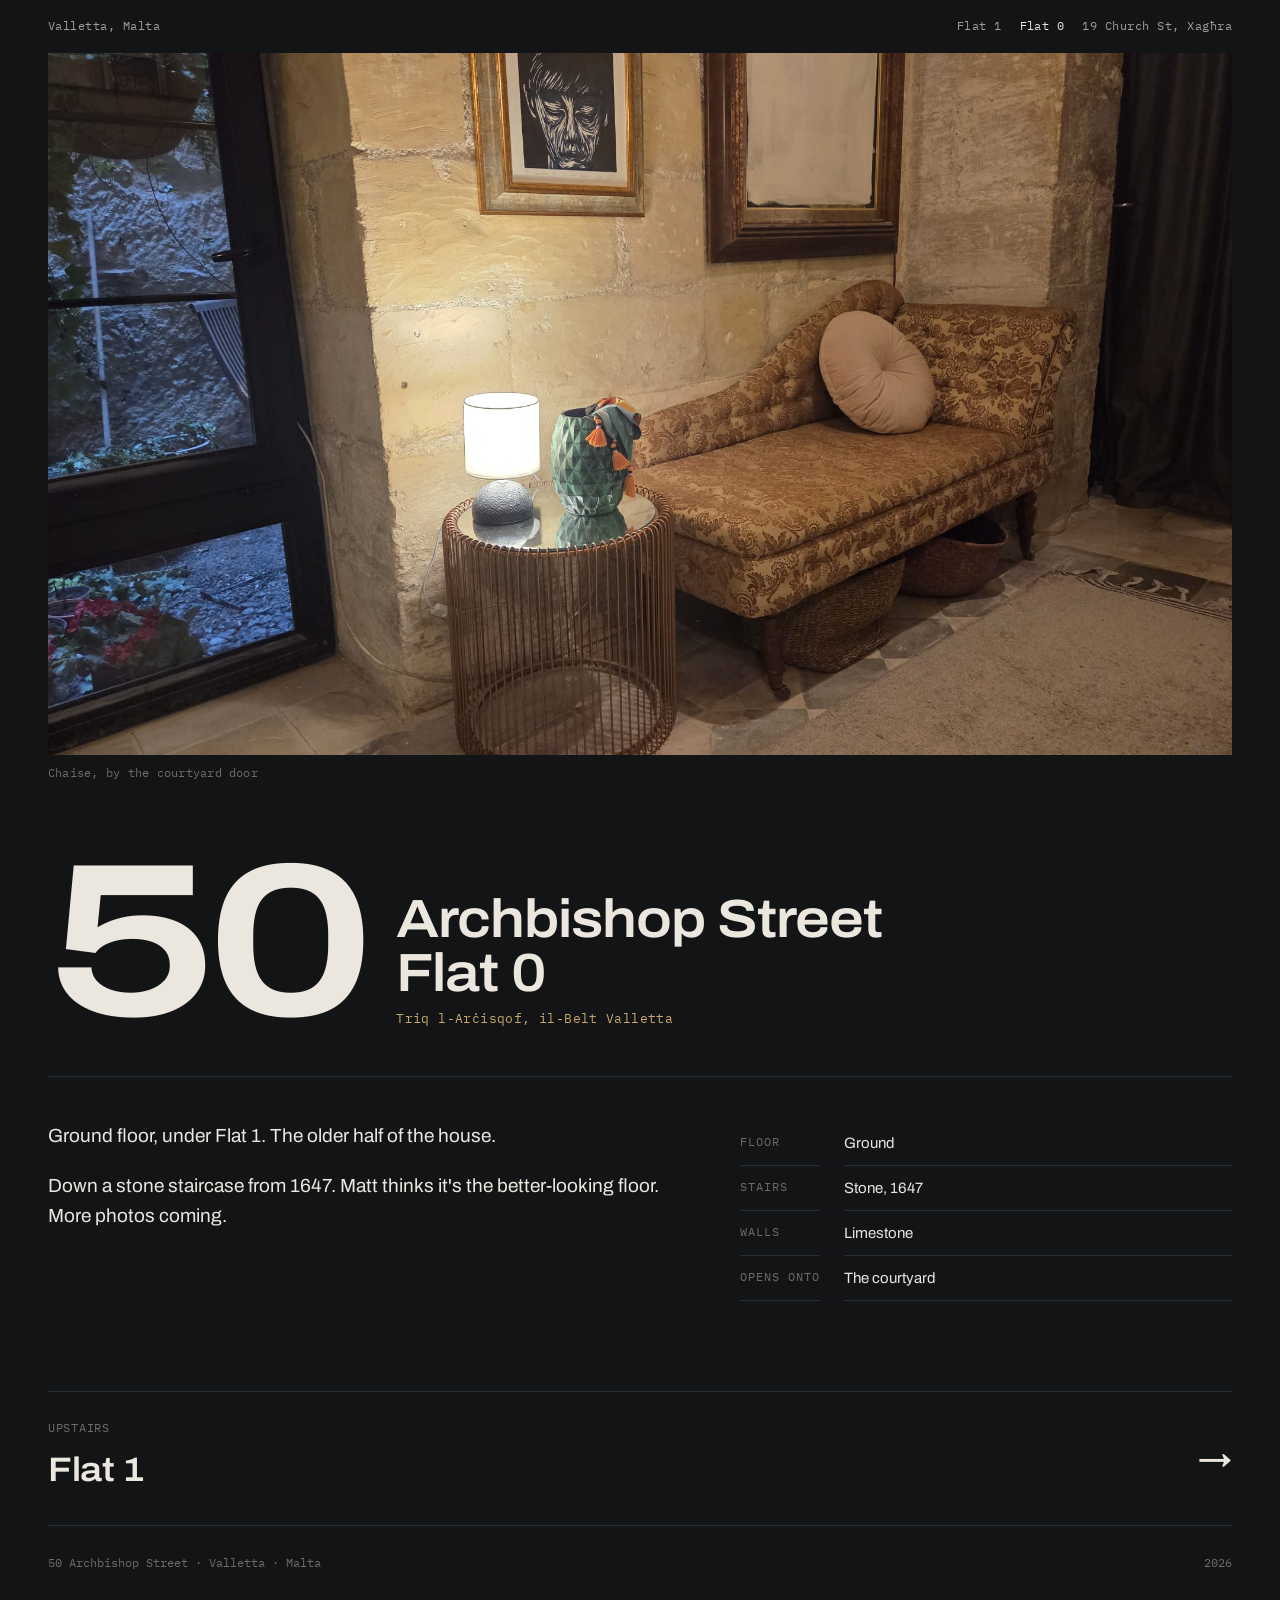
==== commit b35fdb68: "Redesign: plain copy, photo-first layout, no rental framing; add shot list" ====
--- a/0/index.html
+++ b/0/index.html
@@ -1,463 +1,61 @@
 <!doctype html>
 <html lang="en">
-  <head>
-    <meta charset="UTF-8" />
-    <meta name="viewport" content="width=device-width, initial-scale=1.0" />
-    <title>Floor 0 · 50 Archbishop Street, Valletta</title>
-    <meta name="description" content="Floor 0 of No. 50 Archbishop Street, Valletta — the lower floor, reached by a staircase of 1647. Photographs forthcoming." />
-    <meta name="robots" content="noindex, follow" />
-    <link rel="canonical" href="https://50archbishop.com/0/" />
-    <meta name="theme-color" content="#1a1612" />
-    <link rel="icon" href="data:image/svg+xml,%3Csvg xmlns='http://www.w3.org/2000/svg' viewBox='0 0 32 32'%3E%3Crect width='32' height='32' fill='%231a1612'/%3E%3Ctext x='16' y='22' text-anchor='middle' font-family='serif' font-size='18' fill='%23eae2d1'%3E0%3C/text%3E%3C/svg%3E" />
-    <link rel="preconnect" href="https://fonts.googleapis.com" />
-    <link rel="preconnect" href="https://fonts.gstatic.com" crossorigin />
-    <link href="https://fonts.googleapis.com/css2?family=DM+Serif+Display:ital@0;1&family=IBM+Plex+Mono:wght@400;500&family=Libre+Caslon+Text:ital,wght@0,400;0,700;1,400&display=swap" rel="stylesheet" />
-    <style>
-      :root {
-        --ink:       #1a1612;
-        --ink-soft:  #3b332a;
-        --paper:     #eae2d1;
-        --paper-hi:  #f2ead8;
-        --paper-lo:  #d9cdb5;
-        --rule:      rgba(26, 22, 18, 0.42);
-        --oxblood:   #8b2a1c;
-        --gilt:      #a88544;
-      }
+<head>
+  <meta charset="UTF-8">
+  <meta name="viewport" content="width=device-width, initial-scale=1">
+  <title>Flat 0 · 50 Archbishop Street</title>
+  <meta name="description" content="Flat 0, the ground floor of 50 Archbishop Street, Valletta. Stone staircase from 1647.">
+  <meta name="robots" content="noindex, follow">
+  <link rel="canonical" href="https://50archbishop.com/0/">
+  <meta name="theme-color" content="#121416">
+  <link rel="preconnect" href="https://fonts.googleapis.com">
+  <link rel="preconnect" href="https://fonts.gstatic.com" crossorigin>
+  <link rel="stylesheet" href="https://fonts.googleapis.com/css2?family=Archivo:wdth,wght@62..125,100..900&family=IBM+Plex+Mono&display=swap">
+  <link rel="stylesheet" href="/assets/site.css">
+</head>
+<body>
+  <header class="wrap bar">
+    <span>Valletta, Malta</span>
+    <nav aria-label="Houses">
+      <a href="/">Flat 1</a>
+      <a href="/0/" aria-current="page">Flat 0</a>
+      <a href="https://19-church.com/">19 Church St, Xagħra</a>
+    </nav>
+  </header>
 
-      *, *::before, *::after { box-sizing: border-box; }
-      html, body { margin: 0; padding: 0; }
+  <main>
+    <figure class="hero wrap">
+      <a data-lb data-cap="Chaise, by the courtyard door" href="/assets/flat0-01-chaise.jpg"><img src="/assets/flat0-01-chaise.jpg" width="2000" height="1500" alt="Gold chaise longue against a limestone wall, beside a tall black courtyard door"></a>
+      <figcaption>Chaise, by the courtyard door</figcaption>
+    </figure>
 
-      body {
-        font-family: "Libre Caslon Text", Georgia, serif;
-        color: var(--ink);
-        background: var(--paper);
-        background-image:
-          radial-gradient(ellipse at 12% 8%,  rgba(139,42,28,0.04), transparent 40%),
-          radial-gradient(ellipse at 88% 94%, rgba(168,133,68,0.06), transparent 45%),
-          radial-gradient(ellipse at 50% 50%, var(--paper-hi), var(--paper) 60%, var(--paper-lo) 100%);
-        min-height: 100vh;
-        -webkit-font-smoothing: antialiased;
-        font-feature-settings: "liga", "kern", "onum";
-      }
+    <div class="wrap">
+      <div class="address">
+        <span class="no">50</span>
+        <h1>Archbishop Street<br>Flat 0<span class="mt">Triq l-Arċisqof, il-Belt Valletta</span></h1>
+      </div>
 
-      .sheet {
-        max-width: 1180px;
-        margin: 0 auto;
-        padding: 40px clamp(20px, 4vw, 56px) 56px;
-      }
-
-      .masthead {
-        display: grid;
-        grid-template-columns: 1fr auto 1fr;
-        align-items: center;
-        gap: 20px;
-        padding-bottom: 10px;
-        border-bottom: 1px solid var(--ink);
-      }
-      .m-left, .m-right, .m-center {
-        font-family: "IBM Plex Mono", ui-monospace, monospace;
-        font-size: 11px;
-        letter-spacing: 0.08em;
-        text-transform: uppercase;
-        color: var(--ink-soft);
-      }
-      .m-right { text-align: right; }
-      .m-center {
-        letter-spacing: 0.12em;
-        color: var(--ink);
-        font-weight: 500;
-        text-align: center;
-      }
-      .m-center .fanlight {
-        display: block;
-        margin: 0 auto 6px;
-        color: var(--ink);
-      }
-      .m-center .fanlight .hub { color: var(--oxblood); }
-      .m-left a, .m-right a {
-        color: inherit;
-        text-decoration: none;
-        border-bottom: 1px solid var(--rule);
-      }
-      .m-left a:hover, .m-right a:hover { border-bottom-color: var(--oxblood); }
-
-      .hero { position: relative; padding: clamp(30px, 5vw, 56px) 0 clamp(24px, 3vw, 40px); }
-
-      .eyebrow {
-        font-family: "IBM Plex Mono", monospace;
-        font-size: 11px;
-        letter-spacing: 0.1em;
-        text-transform: uppercase;
-        color: var(--ink-soft);
-        margin: 0 0 clamp(16px, 2vw, 24px);
-      }
-
-      h1.wordmark {
-        font-family: "DM Serif Display", serif;
-        font-weight: 400;
-        font-size: clamp(3rem, 10vw, 8rem);
-        line-height: 0.88;
-        letter-spacing: -0.025em;
-        margin: 0 0 clamp(28px, 4vw, 44px);
-        color: var(--ink);
-      }
-      h1.wordmark .num {
-        font-style: italic;
-        color: var(--oxblood);
-        margin-right: 0.08em;
-      }
-      h1.wordmark .street {
-        display: block;
-        font-size: 0.58em;
-        letter-spacing: -0.015em;
-        margin-top: 0.05em;
-      }
-
-      .colophon {
-        display: grid;
-        grid-template-columns: 1.1fr 1fr;
-        gap: clamp(32px, 6vw, 80px);
-        padding: clamp(32px, 4vw, 48px) 0;
-        border-top: 1px solid var(--rule);
-      }
-      .prose p {
-        font-size: clamp(1.05rem, 1.4vw, 1.22rem);
-        line-height: 1.65;
-        margin: 0 0 1.2em;
-        color: var(--ink);
-      }
-      .prose .sig {
-        font-style: italic;
-        color: var(--ink-soft);
-        margin-top: 1.6em;
-        font-size: 1rem;
-      }
-
-      .card {
-        border: 1px solid var(--rule);
-        padding: 28px 30px 32px;
-        background: linear-gradient(180deg, rgba(255,250,240,0.4), rgba(217,205,181,0.15));
-      }
-      .card-title {
-        font-family: "IBM Plex Mono", monospace;
-        font-size: 10px;
-        letter-spacing: 0.1em;
-        text-transform: uppercase;
-        color: var(--ink-soft);
-        margin: 0 0 18px;
-        padding-bottom: 10px;
-        border-bottom: 1px solid var(--rule);
-      }
-      dl.meta {
-        margin: 0;
-        display: grid;
-        grid-template-columns: auto 1fr;
-        gap: 10px 24px;
-        align-items: baseline;
-      }
-      dl.meta dt {
-        font-family: "IBM Plex Mono", monospace;
-        font-size: 10px;
-        letter-spacing: 0.08em;
-        text-transform: uppercase;
-        color: var(--ink-soft);
-      }
-      dl.meta dd {
-        margin: 0;
-        font-size: 0.98rem;
-        color: var(--ink);
-      }
-      dl.meta dd em { font-family: "DM Serif Display", serif; font-size: 1.08em; }
-
-      .plate-photo {
-        margin: 0;
-        padding: clamp(32px, 4vw, 48px) 0 0;
-      }
-      .plate-photo .frame {
-        border: 1px solid var(--ink);
-        background: var(--ink);
-      }
-      .plate-photo img {
-        display: block;
-        width: 100%;
-        height: auto;
-        filter: saturate(0.95) contrast(1.02);
-      }
-      .plate-photo figcaption {
-        padding: 10px 14px;
-        border: 1px solid var(--ink);
-        border-top: none;
-        background: var(--paper-hi);
-        font-family: "IBM Plex Mono", monospace;
-        font-size: 9px;
-        letter-spacing: 0.1em;
-        text-transform: uppercase;
-        color: var(--ink-soft);
-        display: flex;
-        justify-content: space-between;
-        gap: 12px;
-      }
-      .plate-photo figcaption .plate-no { color: var(--oxblood); font-weight: 500; }
-
-      .plates-pending {
-        display: grid;
-        grid-template-columns: repeat(3, minmax(0, 1fr));
-        gap: clamp(12px, 1.6vw, 18px);
-        padding: clamp(32px, 4vw, 48px) 0;
-        position: relative;
-      }
-      .plate-frame {
-        margin: 0;
-        border: 1px solid var(--ink);
-        background: var(--paper-hi);
-        position: relative;
-      }
-      .plate-frame .well {
-        aspect-ratio: 3 / 4;
-        display: flex;
-        align-items: center;
-        justify-content: center;
-        border-bottom: 1px solid var(--ink);
-        background:
-          repeating-linear-gradient(45deg, transparent 0 14px, rgba(26,22,18,0.035) 14px 15px);
-      }
-      .plate-frame .well span {
-        font-family: "IBM Plex Mono", monospace;
-        font-size: 10px;
-        letter-spacing: 0.1em;
-        text-transform: uppercase;
-        color: var(--ink-soft);
-        border: 1px solid var(--rule);
-        padding: 10px 16px;
-        background: var(--paper);
-      }
-      .plate-frame figcaption {
-        padding: 10px 14px;
-        font-family: "IBM Plex Mono", monospace;
-        font-size: 9px;
-        letter-spacing: 0.1em;
-        text-transform: uppercase;
-        color: var(--ink-soft);
-        display: flex;
-        justify-content: space-between;
-        gap: 12px;
-      }
-      .plate-frame figcaption .plate-no { color: var(--oxblood); font-weight: 500; }
-
-      .stamp {
-        position: absolute;
-        right: clamp(12px, 3vw, 28px);
-        top: clamp(8px, 1.2vw, 16px);
-        padding: 12px 20px 10px;
-        border: 2px solid var(--oxblood);
-        border-radius: 2px;
-        color: var(--oxblood);
-        font-family: "IBM Plex Mono", monospace;
-        font-size: 11px;
-        font-weight: 500;
-        letter-spacing: 0.12em;
-        text-transform: uppercase;
-        background: rgba(234,226,209,0.92);
-        z-index: 2;
-      }
-      .stamp strong {
-        font-weight: 700;
-        display: block;
-        font-size: 14px;
-        letter-spacing: 0.1em;
-        margin-bottom: 2px;
-      }
-      .stamp span {
-        display: block;
-        max-width: 260px;
-        font-size: 9px;
-        line-height: 1.45;
-        letter-spacing: 0.08em;
-      }
-
-      .correspondence {
-        display: flex;
-        flex-wrap: wrap;
-        align-items: center;
-        justify-content: space-between;
-        gap: 24px;
-        padding: clamp(32px, 4vw, 48px) 0;
-      }
-      .cta-text {
-        font-family: "DM Serif Display", serif;
-        font-size: clamp(1.4rem, 2.6vw, 1.9rem);
-        font-style: italic;
-        color: var(--ink);
-        margin: 0;
-        max-width: 34ch;
-        line-height: 1.25;
-      }
-      a.quill {
-        display: inline-flex;
-        align-items: baseline;
-        gap: 10px;
-        font-family: "IBM Plex Mono", monospace;
-        font-size: 12px;
-        letter-spacing: 0.1em;
-        text-transform: uppercase;
-        color: var(--ink);
-        text-decoration: none;
-        padding: 16px 22px;
-        border: 1px solid var(--ink);
-        transition: background-color 0.25s ease, color 0.25s ease;
-        white-space: nowrap;
-      }
-      a.quill:hover { background: var(--ink); color: var(--paper-hi); }
-      a.quill .arrow { font-family: "DM Serif Display", serif; font-size: 16px; }
-
-      footer.imprint {
-        padding-top: 28px;
-        border-top: 1px solid var(--rule);
-        display: flex;
-        flex-wrap: wrap;
-        justify-content: space-between;
-        gap: 16px;
-        font-family: "IBM Plex Mono", monospace;
-        font-size: 10px;
-        letter-spacing: 0.08em;
-        text-transform: uppercase;
-        color: var(--ink-soft);
-      }
-      footer.imprint .marks { letter-spacing: 0.15em; }
-      footer.imprint a {
-        color: var(--oxblood);
-        text-decoration: none;
-        border-bottom: 1px solid var(--rule);
-      }
-      footer.imprint a:hover { border-bottom-color: var(--oxblood); }
-
-      @media (max-width: 820px) {
-        h1.wordmark { font-size: clamp(2.8rem, 13vw, 4.8rem); }
-        .colophon { grid-template-columns: 1fr; }
-        .plates-pending { grid-template-columns: 1fr; }
-        .masthead { grid-template-columns: 1fr; text-align: center; gap: 6px; }
-        .m-right { text-align: center; }
-        .stamp {
-          position: static;
-          display: inline-block;
-          margin: 0 0 18px;
-        }
-      }
-    </style>
-  </head>
-  <body>
-    <div class="sheet">
-
-      <header class="masthead">
-        <div class="m-left"><a href="/">← Floor 1</a></div>
-        <div class="m-center">
-          <svg class="fanlight" width="62" height="32" viewBox="0 0 64 34" fill="none" aria-hidden="true">
-            <path d="M4 32 A28 28 0 0 1 60 32" stroke="currentColor" stroke-width="1.4"/>
-            <path d="M10 32 A22 22 0 0 1 54 32" stroke="currentColor" stroke-width="1"/>
-            <path d="M32 32 L32 10 M32 32 L21 13 M32 32 L43 13 M32 32 L13.4 20.6 M32 32 L50.6 20.6" stroke="currentColor" stroke-width="1"/>
-            <path class="hub" d="M26 32 A6 6 0 0 1 38 32" stroke="currentColor" stroke-width="1.4"/>
-            <path d="M2 32 L62 32" stroke="currentColor" stroke-width="1.4"/>
-          </svg>
-          50 Archbishop
+      <section class="about">
+        <div>
+          <p>Ground floor, under Flat 1. The older half of the house.</p>
+          <p>Down a stone staircase from 1647. Matt thinks it's the better-looking floor. More photos coming.</p>
         </div>
-        <div class="m-right">Valletta · Malta</div>
-      </header>
-
-      <section class="hero">
-        <p class="eyebrow">The lower floor</p>
-
-        <h1 class="wordmark">
-          <span class="num">50</span>Archbishop
-          <span class="street">Floor 0, Valletta.</span>
-        </h1>
+        <dl class="facts">
+          <dt>Floor</dt><dd>Ground</dd>
+          <dt>Stairs</dt><dd>Stone, 1647</dd>
+          <dt>Walls</dt><dd>Limestone</dd>
+          <dt>Opens onto</dt><dd>The courtyard</dd>
+        </dl>
       </section>
 
-      <section class="colophon">
-        <div class="prose">
-          <p>
-            Beneath Floor 1 lies the older half of the house — reached by a stone staircase of 1647 and, by the Owner's reckoning, the more beautiful of the two floors.
-          </p>
-          <p>
-            Its portrait has begun. More, and better, are promised.
-          </p>
-          <p class="sig">— The Owner.</p>
-        </div>
+      <a class="next" href="/"><span><small>Upstairs</small>Flat 1</span><span aria-hidden="true">&rarr;</span></a>
 
-        <aside class="card" aria-labelledby="card-title">
-          <h2 class="card-title" id="card-title">Particulars</h2>
-          <dl class="meta">
-            <dt>Address</dt><dd>No. 50 Archbishop Street</dd>
-            <dt>Floor</dt><dd>0 — the lower floor</dd>
-            <dt>Reached by</dt><dd><em>A staircase of 1647</em></dd>
-            <dt>City</dt><dd>Il-Belt Valletta</dd>
-            <dt>Island</dt><dd>Malta</dd>
-            <dt>Photographs</dt><dd>Arriving — the first is in</dd>
-            <dt>Status</dt><dd><em>Not yet available</em></dd>
-          </dl>
-        </aside>
-      </section>
-
-      <figure class="plate-photo">
-        <div class="frame">
-          <img
-            src="../assets/flat0-01-chaise.jpg"
-            alt="A chaise longue in gold brocade against a limestone wall, beside a black-framed glazed door to the courtyard. A wire side table holds a small lamp and a green faceted vase; above hang a framed linocut portrait and a tall mirror."
-            loading="eager"
-            decoding="async"
-          />
-        </div>
-        <figcaption>
-          <span class="plate-no">Plate 1</span>
-          <span>The Chaise, by the Courtyard Door</span>
-        </figcaption>
-      </figure>
-
-      <section class="plates-pending" aria-label="Plates awaiting photographs">
-        <div class="stamp" aria-label="Awaiting plates">
-          <strong>Awaiting Plates</strong>
-          <span>photographs to be submitted by Fiona</span>
-        </div>
-        <figure class="plate-frame">
-          <div class="well"><span>Awaiting photograph</span></div>
-          <figcaption>
-            <span class="plate-no">Plate 2</span>
-            <span>The Staircase, 1647</span>
-          </figcaption>
-        </figure>
-        <figure class="plate-frame">
-          <div class="well"><span>Awaiting photograph</span></div>
-          <figcaption>
-            <span class="plate-no">Plate 3</span>
-            <span>—</span>
-          </figcaption>
-        </figure>
-        <figure class="plate-frame">
-          <div class="well"><span>Awaiting photograph</span></div>
-          <figcaption>
-            <span class="plate-no">Plate 4</span>
-            <span>—</span>
-          </figcaption>
-        </figure>
-      </section>
-
-      <section class="correspondence">
-        <p class="cta-text">The upper floor, meanwhile, is photographed in full.</p>
-        <a class="quill" href="/">
-          <span>Floor 1</span>
-          <span class="arrow">→</span>
-        </a>
-      </section>
-
-      <footer class="imprint">
-        <div>50 Archbishop Street · Valletta · Malta · <a href="/">Floor 1</a> · Floor 0</div>
-        <div class="marks">·&nbsp;&nbsp;·&nbsp;&nbsp;·</div>
-        <div>Set in Caslon &amp; DM Serif · <span id="colophon-year">2026</span></div>
+      <footer class="foot">
+        <span>50 Archbishop Street · Valletta · Malta</span>
+        <span>2026</span>
       </footer>
-
     </div>
-    <script>
-      var yearEl = document.getElementById('colophon-year');
-      if (yearEl) yearEl.textContent = new Date().getFullYear();
-    </script>
-  </body>
+  </main>
+  <script src="/assets/site.js" defer></script>
+</body>
 </html>
--- a/assets/site.css
+++ b/assets/site.css
@@ -0,0 +1,154 @@
+/* Shared by 50archbishop.com and 19-church.com. Single dark theme, set on purpose:
+   the photographs are warm night interiors and read best on a cool dark ground. */
+:root {
+  color-scheme: dark;
+  --ground: #121416;      /* shutter-black, a touch of blue-green */
+  --raise: #1a1d20;
+  --line: #2a2e32;
+  --ink: #ebe6de;         /* warm off-white, like lit limestone */
+  --ink-2: #a39e95;
+  --ink-3: #6f6b65;
+  --stone: #c9a66b;       /* Globigerina limestone, used sparingly */
+  --display: "Archivo", "Helvetica Neue", Arial, sans-serif;
+  --text: "Archivo", "Helvetica Neue", Arial, sans-serif;
+  --mono: "IBM Plex Mono", ui-monospace, "SF Mono", Menlo, monospace;
+  --gutter: clamp(16px, 4vw, 48px);
+  --measure: 62ch;
+}
+
+* { box-sizing: border-box; }
+html { -webkit-text-size-adjust: 100%; }
+body {
+  margin: 0;
+  background: var(--ground);
+  color: var(--ink);
+  font: 400 17px/1.6 var(--text);
+  font-variation-settings: "wdth" 100;
+  -webkit-font-smoothing: antialiased;
+}
+img { display: block; max-width: 100%; height: auto; }
+a { color: inherit; text-decoration-color: var(--ink-3); text-underline-offset: 3px; }
+a:hover { color: var(--stone); text-decoration-color: var(--stone); }
+:focus-visible { outline: 2px solid var(--stone); outline-offset: 3px; }
+
+.wrap { padding-inline: var(--gutter); max-width: 1320px; margin-inline: auto; }
+
+/* Top bar */
+.bar {
+  display: flex; justify-content: space-between; align-items: baseline; gap: 16px; flex-wrap: wrap;
+  padding-block: 18px;
+  font: 400 12px/1.4 var(--mono); letter-spacing: .04em; color: var(--ink-2);
+}
+.bar nav { display: flex; gap: 18px; flex-wrap: wrap; }
+.bar a { text-decoration: none; }
+.bar a[aria-current="page"] { color: var(--ink); }
+
+/* Hero photograph: sized to the picture, never to the viewport */
+.hero { margin-block: 0; }
+.hero img { width: 100%; max-height: 78vh; object-fit: cover; }
+.hero figcaption, .photo figcaption {
+  font: 400 12px/1.4 var(--mono); color: var(--ink-3); padding-top: 10px; letter-spacing: .02em;
+}
+
+/* Address block */
+.address {
+  display: grid; grid-template-columns: auto 1fr; column-gap: clamp(14px, 2.4vw, 32px); align-items: end;
+  padding-block: clamp(36px, 6vw, 80px) clamp(28px, 4vw, 48px);
+}
+.address .no {
+  font-family: var(--display); font-weight: 700; font-variation-settings: "wdth" 125;
+  font-size: clamp(88px, 17vw, 220px); line-height: .78; letter-spacing: -.04em;
+  font-variant-numeric: lining-nums;
+}
+.address h1 {
+  margin: 0; font-family: var(--display); font-weight: 600; font-variation-settings: "wdth" 112;
+  font-size: clamp(26px, 4.2vw, 54px); line-height: 1.02; letter-spacing: -.02em; text-wrap: balance;
+}
+.address .mt {
+  display: block; margin-top: 10px; font: 400 13px/1.3 var(--mono); color: var(--stone); letter-spacing: .03em;
+}
+
+/* Intro text + facts */
+.about {
+  display: grid; grid-template-columns: minmax(0, 1.25fr) minmax(0, 1fr); gap: clamp(28px, 6vw, 96px);
+  padding-block: 8px clamp(48px, 7vw, 96px);
+  border-top: 1px solid var(--line); padding-top: clamp(28px, 4vw, 44px);
+}
+.about p { margin: 0 0 1em; max-width: var(--measure); font-size: clamp(17px, 1.5vw, 19px); }
+.about p:last-child { margin-bottom: 0; }
+.facts { margin: 0; display: grid; grid-template-columns: max-content 1fr; column-gap: 24px; row-gap: 0; align-self: start; }
+.facts dt, .facts dd { padding-block: 10px; border-bottom: 1px solid var(--line); margin: 0; }
+.facts dt { font: 400 12px/1.9 var(--mono); color: var(--ink-3); text-transform: uppercase; letter-spacing: .08em; }
+.facts dd { font-size: 15px; color: var(--ink); }
+
+/* Photographs: six-column grid, landscapes take four, portraits two, rows share a height */
+.photos {
+  display: grid; grid-template-columns: repeat(6, minmax(0, 1fr)); gap: clamp(10px, 1.4vw, 18px);
+  padding-bottom: clamp(56px, 8vw, 112px);
+}
+.photo { margin: 0; grid-column: span 4; }
+.photo.p { grid-column: span 2; }
+.photo.w { grid-column: 1 / -1; }
+.photo a { display: block; cursor: zoom-in; }
+.photo img { width: 100%; aspect-ratio: 4 / 3; object-fit: cover; background: var(--raise); transition: opacity .2s; }
+.photo.p img { aspect-ratio: 2 / 3; }
+.photo.w img { aspect-ratio: 16 / 7; }
+.photo a:hover img { opacity: .86; }
+
+/* Section heading */
+.label {
+  font: 400 12px/1.4 var(--mono); color: var(--ink-3); text-transform: uppercase; letter-spacing: .1em;
+  margin: 0 0 18px;
+}
+
+/* Nearby: minutes on foot, aligned */
+.near { padding-bottom: clamp(56px, 8vw, 112px); }
+.near ol { list-style: none; margin: 0; padding: 0; columns: 2 340px; column-gap: clamp(28px, 6vw, 96px); }
+.near li {
+  break-inside: avoid; display: grid; grid-template-columns: 84px 1fr; gap: 12px;
+  padding-block: 12px; border-top: 1px solid var(--line);
+}
+.near .t { font: 400 13px/1.55 var(--mono); color: var(--stone); font-variant-numeric: tabular-nums; }
+.near b { font-weight: 600; display: block; }
+.near span.d { color: var(--ink-2); font-size: 15px; }
+
+/* Link to the other floor / house */
+.next {
+  display: flex; justify-content: space-between; align-items: center; gap: 16px;
+  padding-block: 28px; border-top: 1px solid var(--line); text-decoration: none;
+  font-family: var(--display); font-weight: 600; font-variation-settings: "wdth" 112;
+  font-size: clamp(22px, 3vw, 34px); letter-spacing: -.01em;
+}
+.next small { display: block; font: 400 12px/1.4 var(--mono); color: var(--ink-3); letter-spacing: .06em; text-transform: uppercase; margin-bottom: 6px; }
+
+footer.foot {
+  display: flex; justify-content: space-between; gap: 16px; flex-wrap: wrap;
+  padding-block: 28px 40px; border-top: 1px solid var(--line);
+  font: 400 12px/1.5 var(--mono); color: var(--ink-3);
+}
+
+/* Lightbox */
+dialog.lb {
+  border: 0; padding: 0; margin: 0; max-width: 100vw; max-height: 100vh; width: 100vw; height: 100vh;
+  background: rgba(10, 11, 12, .96); color: var(--ink);
+}
+dialog.lb::backdrop { background: rgba(10, 11, 12, .96); }
+.lb-inner { height: 100%; display: grid; grid-template-rows: 1fr auto; padding: 20px var(--gutter); }
+.lb img { max-width: 100%; max-height: 100%; margin: auto; object-fit: contain; min-height: 0; }
+.lb-stage { display: flex; min-height: 0; }
+.lb-row { display: flex; justify-content: space-between; align-items: center; gap: 12px; padding-top: 14px; font: 400 12px/1.4 var(--mono); color: var(--ink-2); }
+.lb button {
+  background: none; border: 1px solid var(--line); color: var(--ink); font: 400 13px/1 var(--mono);
+  padding: 10px 14px; cursor: pointer;
+}
+.lb button:hover { border-color: var(--stone); color: var(--stone); }
+.lb .ctl { display: flex; gap: 8px; }
+
+@media (max-width: 760px) {
+  .about { grid-template-columns: 1fr; }
+  .photos { grid-template-columns: 1fr; }
+  .photo, .photo.p, .photo.w { grid-column: auto; }
+  .photo img, .photo.p img, .photo.w img { aspect-ratio: auto; }
+  .address { grid-template-columns: 1fr; row-gap: 14px; }
+}
+@media (prefers-reduced-motion: reduce) { * { transition: none !important; } }
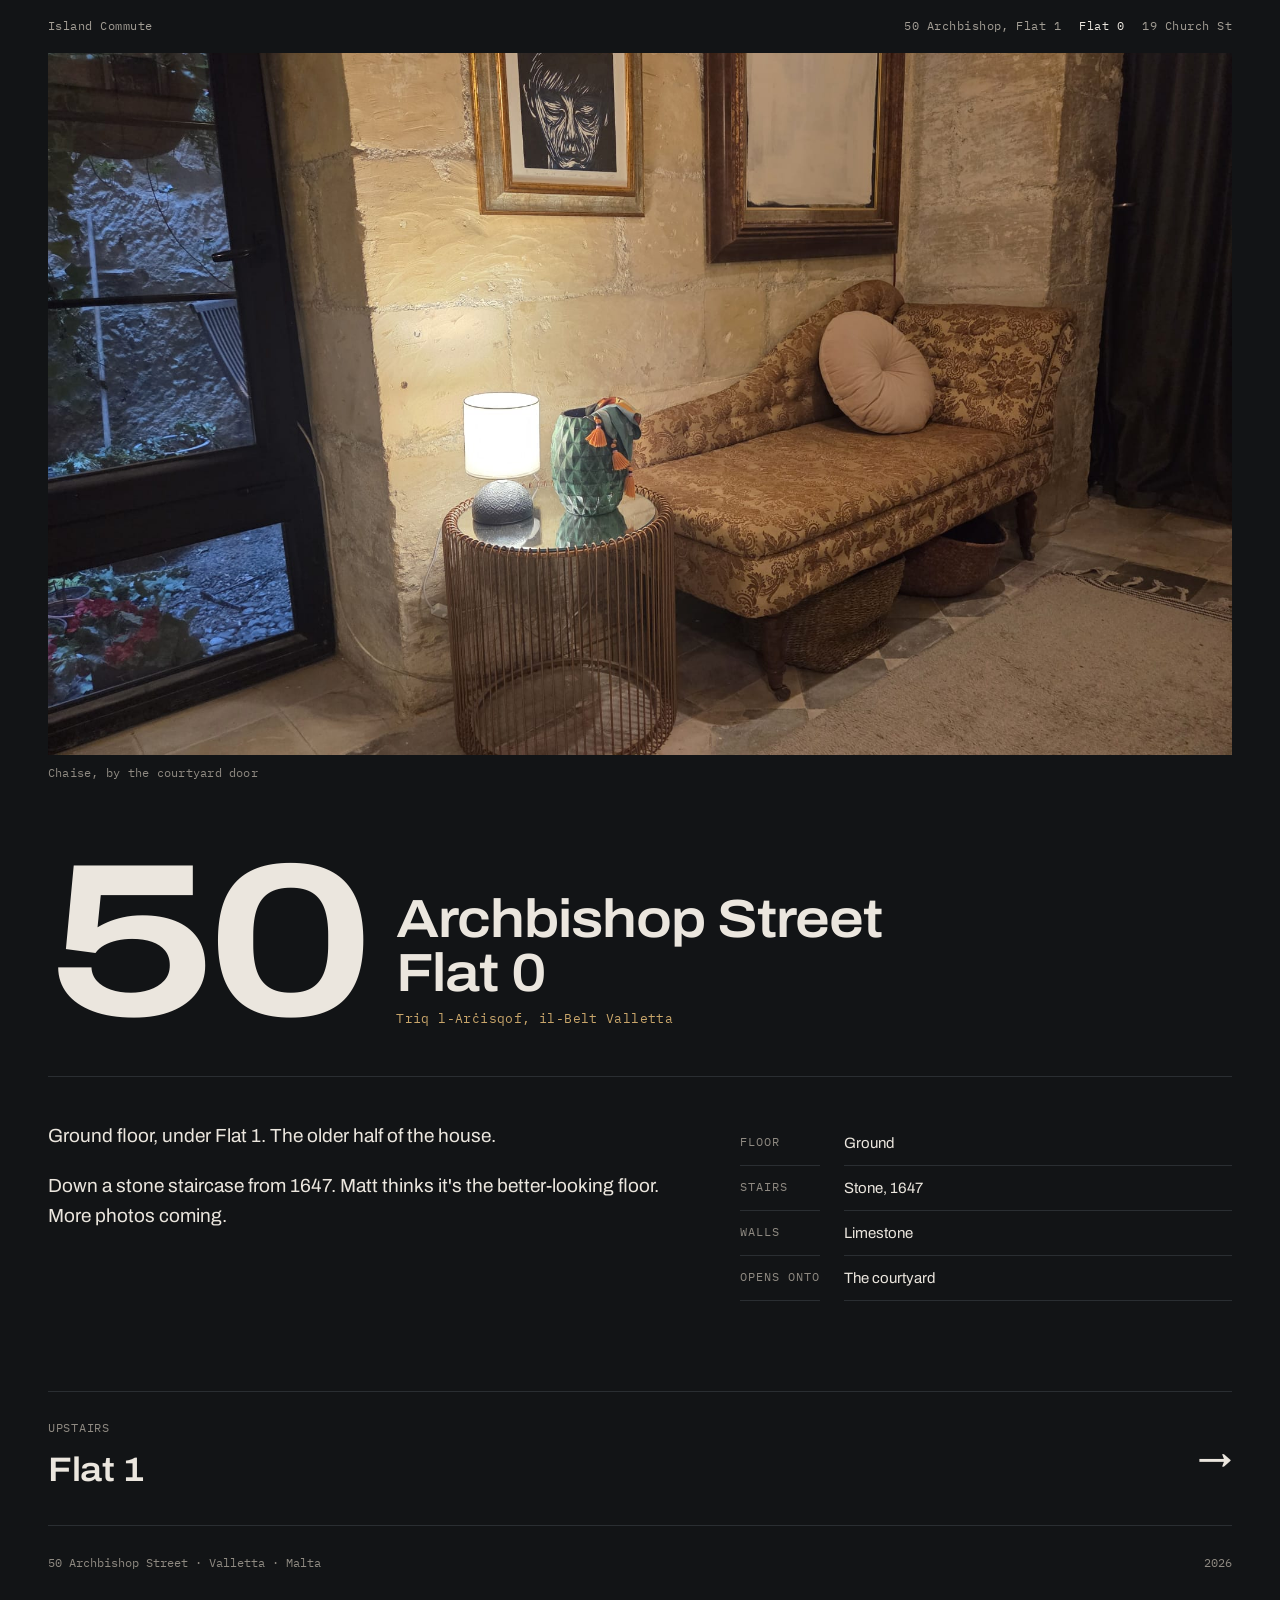
==== commit c6fbf35c: "fix: AA contrast, hub link, consistent nav, favicon" ====
--- a/0/index.html
+++ b/0/index.html
@@ -2,6 +2,7 @@
 <html lang="en">
 <head>
   <meta charset="UTF-8">
+  <link rel="icon" href="/favicon.svg" type="image/svg+xml">
   <meta name="viewport" content="width=device-width, initial-scale=1">
   <title>Flat 0 · 50 Archbishop Street</title>
   <meta name="description" content="Flat 0, the ground floor of 50 Archbishop Street, Valletta. Stone staircase from 1647.">
@@ -11,15 +12,15 @@
   <link rel="preconnect" href="https://fonts.googleapis.com">
   <link rel="preconnect" href="https://fonts.gstatic.com" crossorigin>
   <link rel="stylesheet" href="https://fonts.googleapis.com/css2?family=Archivo:wdth,wght@62..125,100..900&family=IBM+Plex+Mono&display=swap">
-  <link rel="stylesheet" href="/assets/site.css">
+  <link rel="stylesheet" href="/assets/site.css?v=20261107-audit">
 </head>
 <body>
   <header class="wrap bar">
-    <span>Valletta, Malta</span>
+    <a class="home" href="https://islandcommute.com/">Island Commute</a>
     <nav aria-label="Houses">
-      <a href="/">Flat 1</a>
+      <a href="/">50 Archbishop, Flat 1</a>
       <a href="/0/" aria-current="page">Flat 0</a>
-      <a href="https://19-church.com/">19 Church St, Xagħra</a>
+      <a href="https://19-church.com/">19 Church St</a>
     </nav>
   </header>
 
--- a/assets/site.css
+++ b/assets/site.css
@@ -7,7 +7,7 @@
   --line: #2a2e32;
   --ink: #ebe6de;         /* warm off-white, like lit limestone */
   --ink-2: #a39e95;
-  --ink-3: #6f6b65;
+  --ink-3: #8f8a82;
   --stone: #c9a66b;       /* Globigerina limestone, used sparingly */
   --display: "Archivo", "Helvetica Neue", Arial, sans-serif;
   --text: "Archivo", "Helvetica Neue", Arial, sans-serif;
